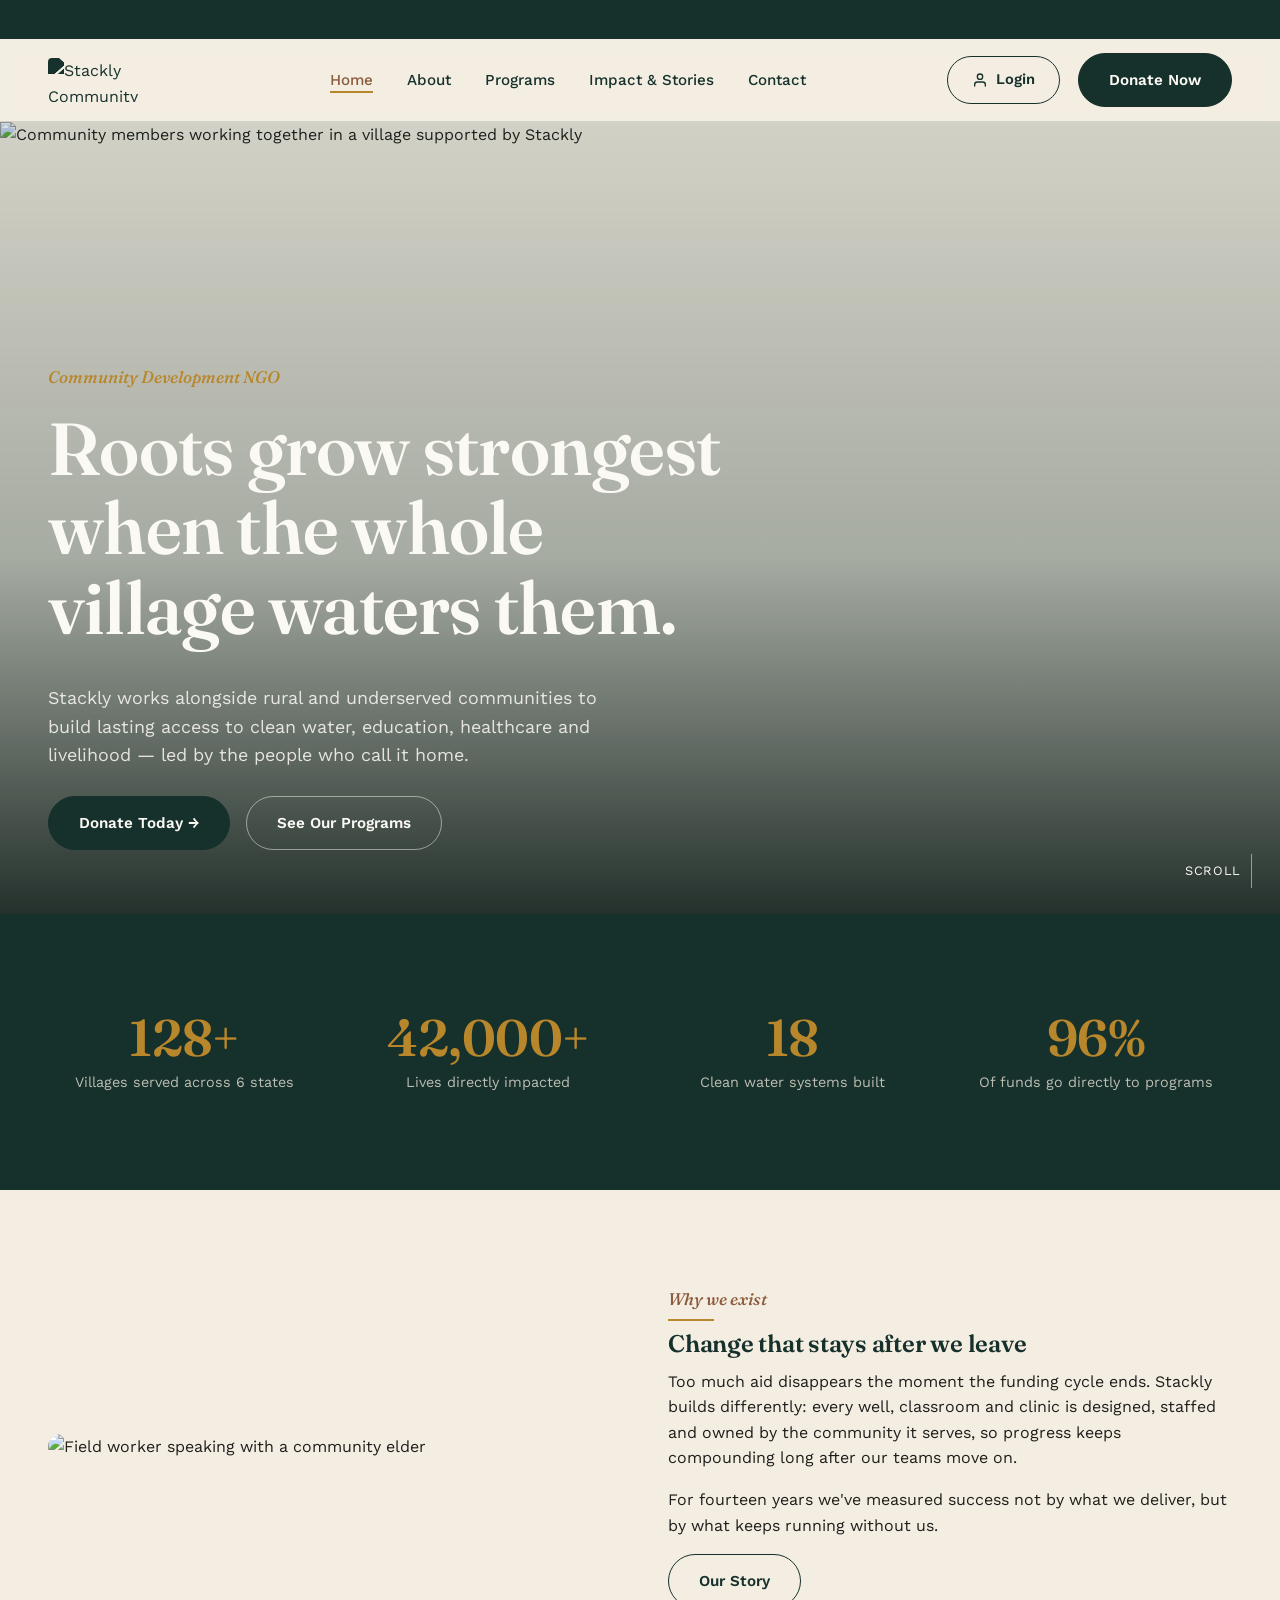
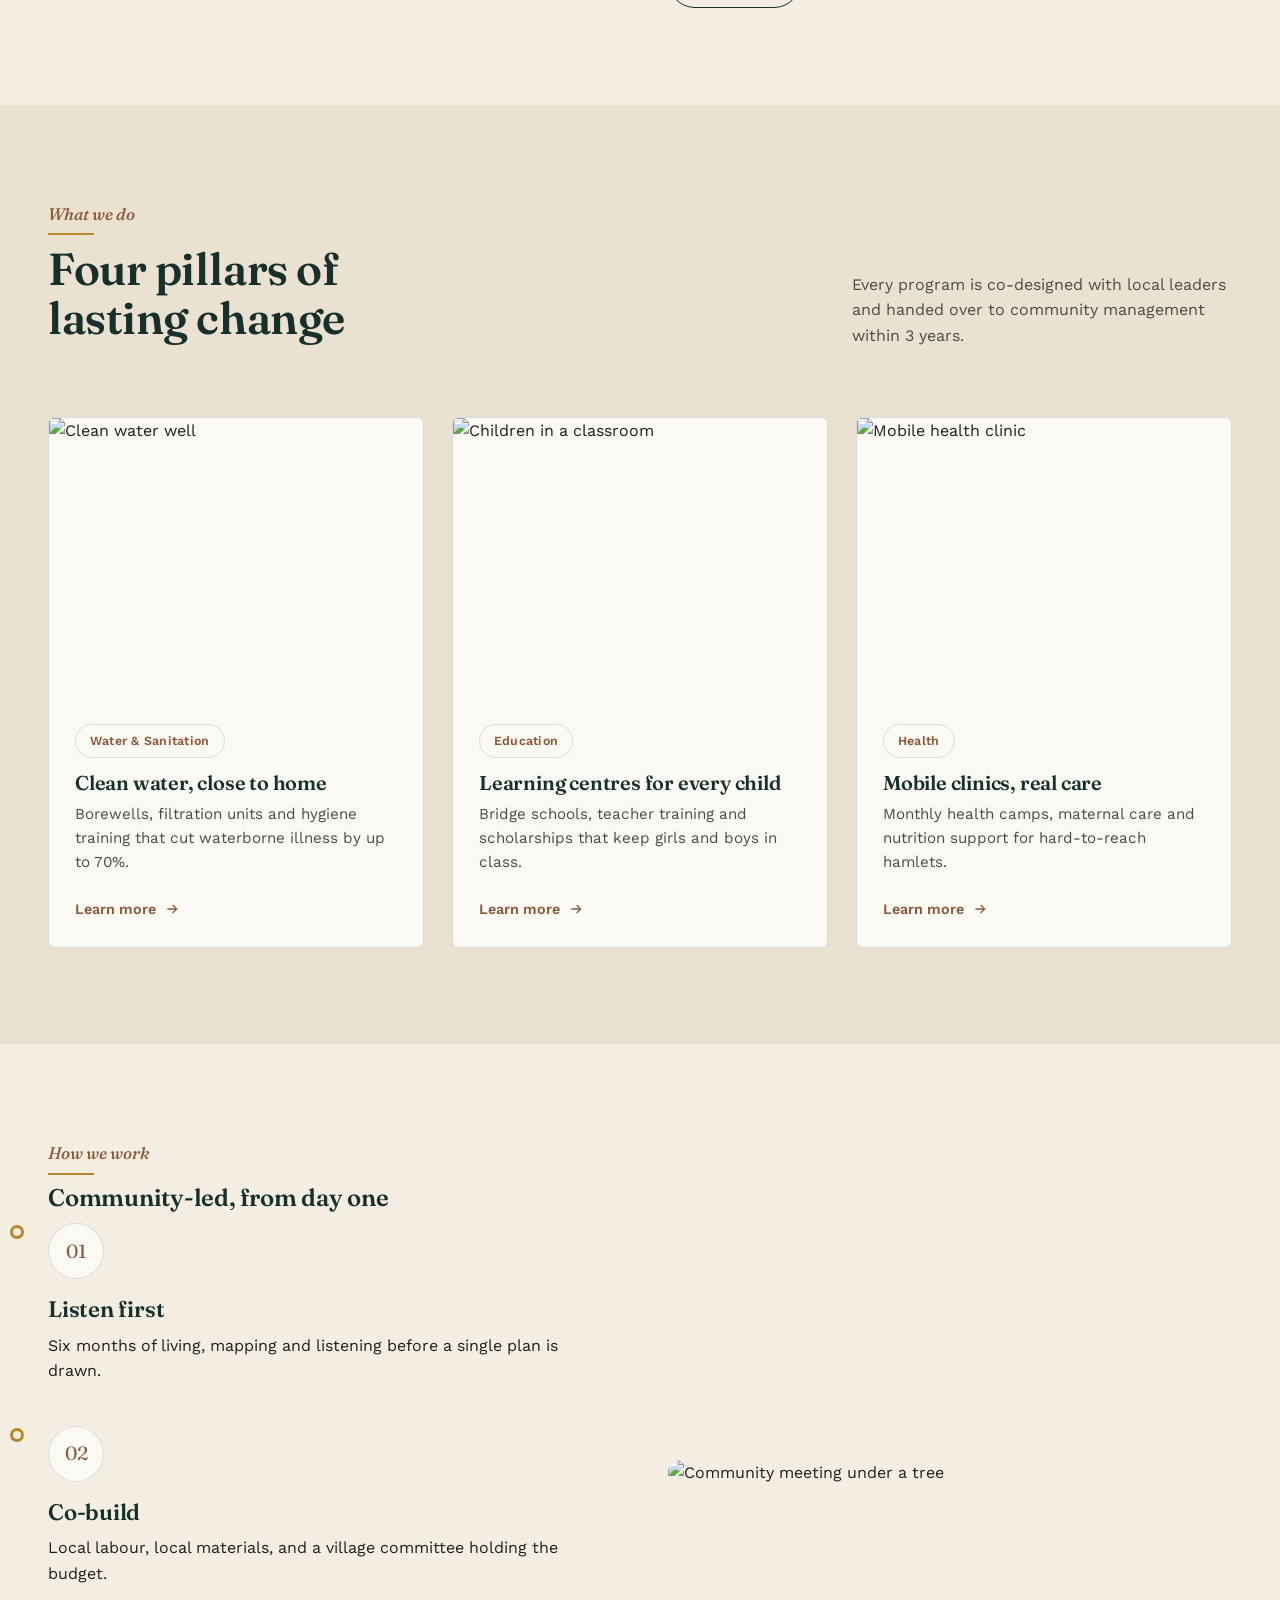
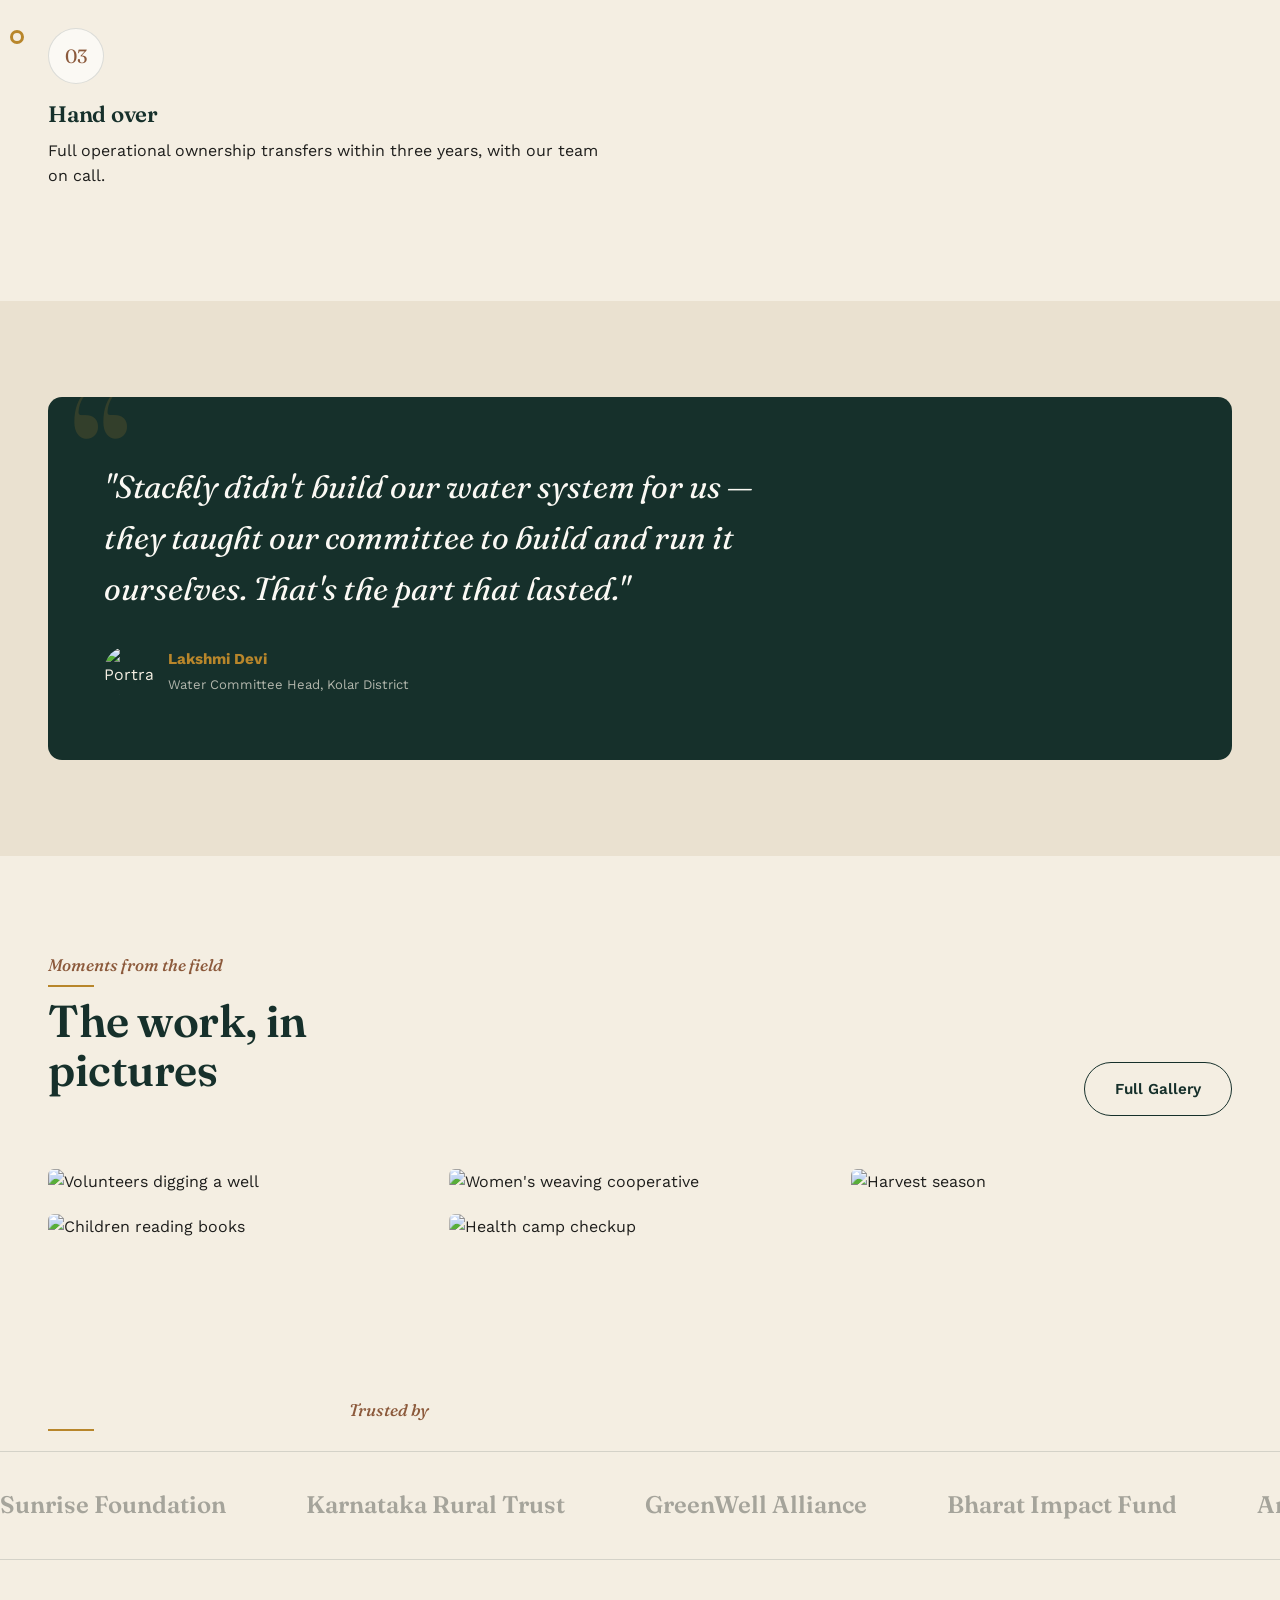
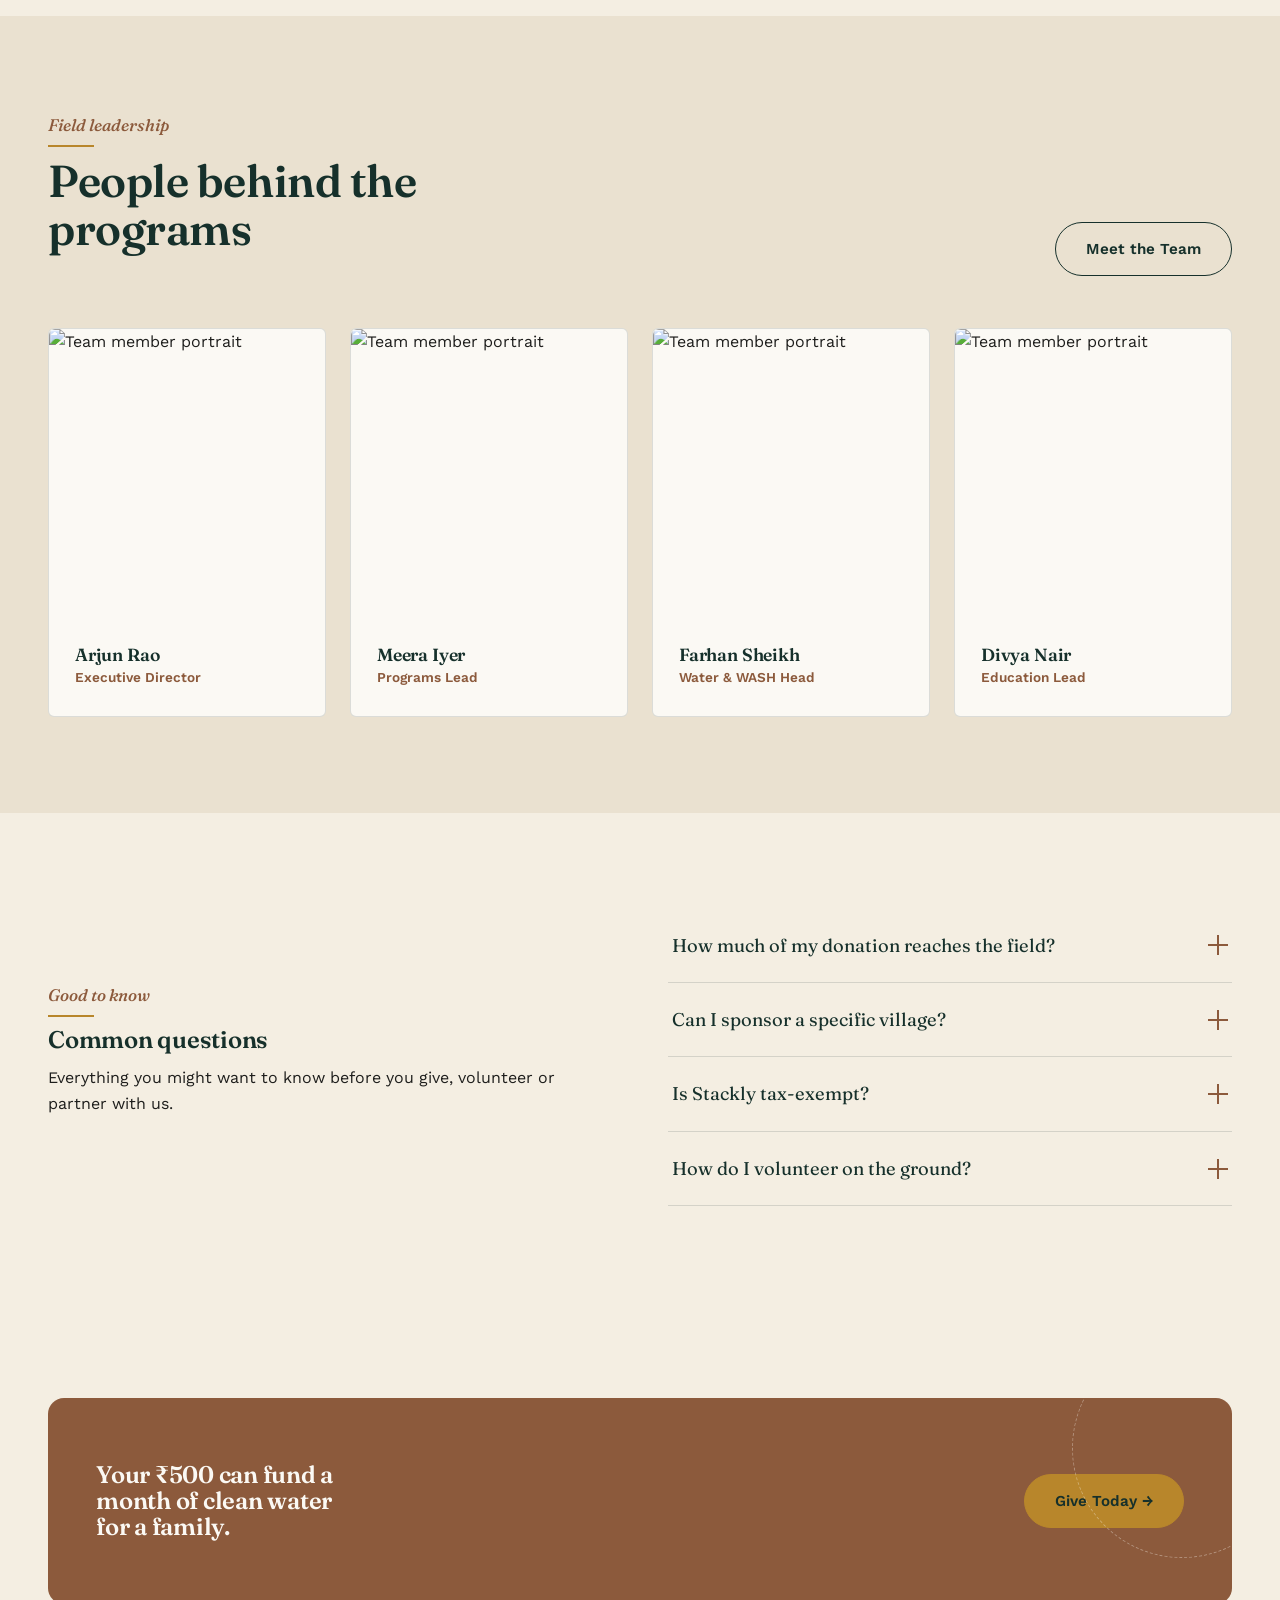
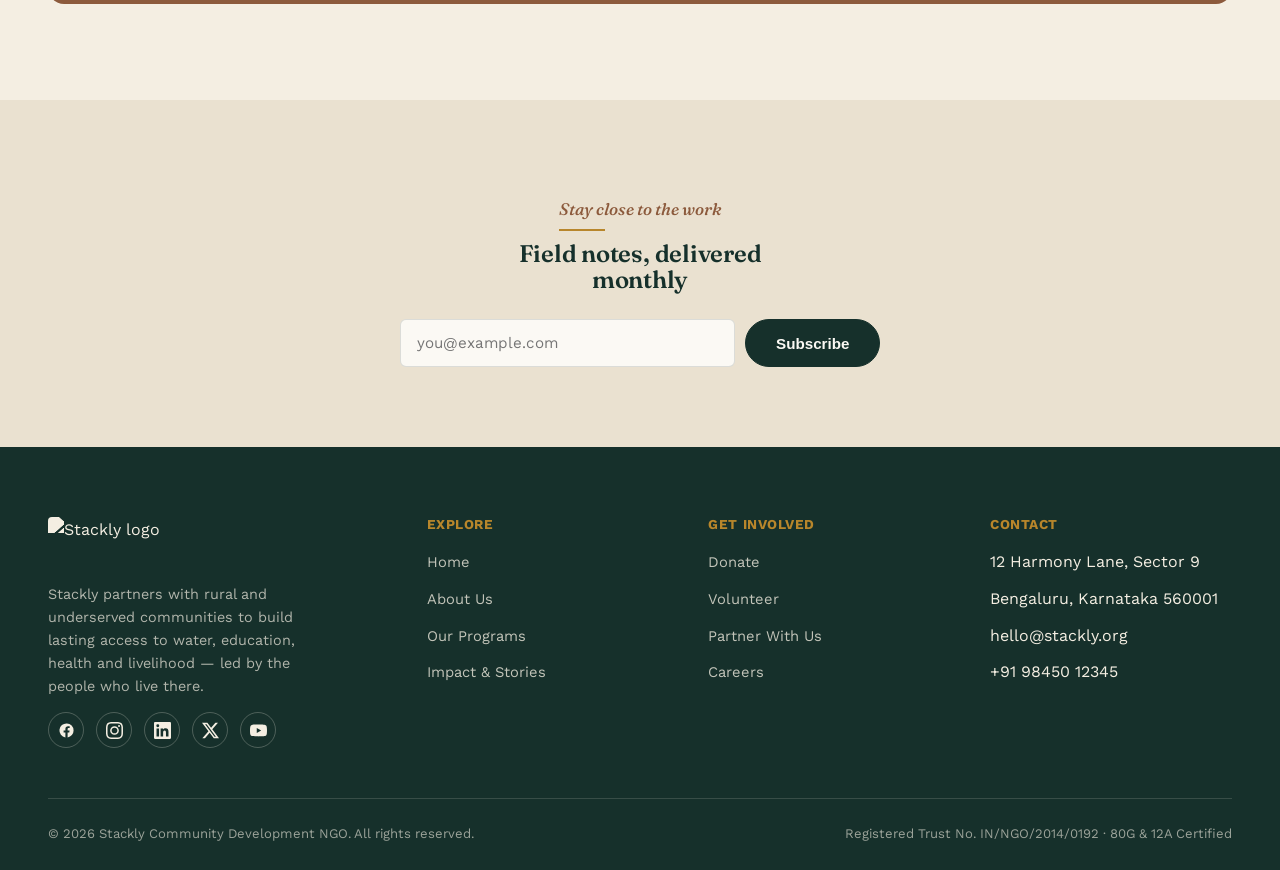
==== index.html @ 521cd925 "initial commit" ====
<!DOCTYPE html>
<html lang="en">
<head>
<meta charset="UTF-8">
<meta name="viewport" content="width=device-width, initial-scale=1">
<title>Stackly — Community Development NGO</title>
<meta name="description" content="Stackly partners with rural and underserved communities to build lasting access to clean water, education, healthcare and livelihoods.">
<link rel="icon" href="https://wsrv.nl/?url=https://snabsolutions.in/wp-content/uploads/2026/02/stackly-snab-solutions.png&w=64&h=64&output=webp&q=80&fit=cover">
<link rel="stylesheet" href="style.css">
</head>
<body>

<!--HEADER-->
  <div class="accent-dot"></div>
  <div class="ann-bar">
    <div class="marquee">
      <span>🌱 2,400+ families reached this year</span>
      <span>💧 18 clean water points installed</span>
      <span>📚 6 community learning centres open</span>
      <span>🤝 Volunteer applications open for 2027</span>
      <span>🌱 2,400+ families reached this year</span>
      <span>💧 18 clean water points installed</span>
      <span>📚 6 community learning centres open</span>
      <span>🤝 Volunteer applications open for 2027</span>
    </div>
  </div>
  <header class="site">
    <nav class="nav">
      <a href="index.html" class="brand">
        <img src="https://wsrv.nl/?url=https://snabsolutions.in/wp-content/uploads/2026/02/stackly-snab-solutions.png&w=280&output=webp&q=85&fit=cover" alt="Stackly Community Development NGO logo" width="140" height="44">
      </a>
      <ul class="navlinks">
        <li><a href="index.html">Home</a></li>
        <li><a href="about.html">About</a></li>
        <li><a href="programs.html">Programs</a></li>
        <li><a href="gallery.html">Impact &amp; Stories</a></li>
        <li><a href="contact.html">Contact</a></li>
        <li class="nav-mobile-only nav-actions"><a href="login.html" class="m-login">Login</a><a href="contact.html#donate" class="m-donate">Donate</a></li>
      </ul>
      <div class="nav-cta">
        <a href="login.html" class="btn outline login-btn"><span><svg viewBox="0 0 24 24" width="16" height="16" fill="none" stroke="currentColor" stroke-width="2" stroke-linecap="round" stroke-linejoin="round" aria-hidden="true"><path d="M20 21v-2a4 4 0 0 0-4-4H8a4 4 0 0 0-4 4v2"/><circle cx="12" cy="7" r="4"/></svg>Login</span></a>
        <a href="contact.html#donate" class="btn"><span>Donate Now</span></a>
        <button class="burger" aria-label="Menu"><span></span><span></span><span></span></button>
      </div>
    </nav>
  </header>
<!--/HEADER-->

<main>

  <!-- 1. HERO -->
  <section class="hero" style="padding:0;">
    <img class="hero-img" src="https://wsrv.nl/?url=https://picsum.photos/seed/stackly-home-hero/1200/733&output=webp&q=35&fit=cover" alt="Community members working together in a village supported by Stackly">
    <div class="hero-scrim"></div>
    <div class="hero-content">
      <span class="eyebrow">Community Development NGO</span>
      <h1>Roots grow strongest when the whole village waters them.</h1>
      <p>Stackly works alongside rural and underserved communities to build lasting access to clean water, education, healthcare and livelihood — led by the people who call it home.</p>
      <div class="hero-cta">
        <a href="contact.html#donate" class="btn"><span>Donate Today →</span></a>
        <a href="programs.html" class="btn outline"><span>See Our Programs</span></a>
      </div>
    </div>
    <div class="hero-scroll"><span>SCROLL</span><span class="line"></span></div>
  </section>

  <!-- 2. STATS -->
  <section class="stats-strip">
    <div class="wrap">
      <div class="stats-grid reveal-stagger">
        <div class="stat"><h3><span data-count="128" data-suffix="">0</span>+</h3><p>Villages served across 6 states</p></div>
        <div class="stat"><h3><span data-count="42000" data-suffix="">0</span>+</h3><p>Lives directly impacted</p></div>
        <div class="stat"><h3><span data-count="18" data-suffix="">0</span></h3><p>Clean water systems built</p></div>
        <div class="stat"><h3><span data-count="96" data-suffix="%">0%</span></h3><p>Of funds go directly to programs</p></div>
      </div>
    </div>
  </section>

  <!-- 3. MISSION SPLIT -->
  <section>
    <div class="wrap split reveal">
      <div class="float-frame">
        <img src="https://wsrv.nl/?url=https://picsum.photos/seed/stackly-mission/600/733&output=webp&q=40&fit=cover" alt="Field worker speaking with a community elder" loading="lazy">
      </div>
      <div>
        <span class="eyebrow">Why we exist</span>
        <h2>Change that stays after we leave</h2>
        <p>Too much aid disappears the moment the funding cycle ends. Stackly builds differently: every well, classroom and clinic is designed, staffed and owned by the community it serves, so progress keeps compounding long after our teams move on.</p>
        <p>For fourteen years we've measured success not by what we deliver, but by what keeps running without us.</p>
        <a href="about.html" class="btn outline"><span>Our Story</span></a>
      </div>
    </div>
  </section>

  <!-- 4. PROGRAMS PREVIEW -->
  <section style="background:var(--sand-dim);">
    <div class="wrap">
      <div class="sec-head reveal">
        <div>
          <span class="eyebrow">What we do</span>
          <h2>Four pillars of lasting change</h2>
        </div>
        <p class="desc">Every program is co-designed with local leaders and handed over to community management within 3 years.</p>
      </div>
      <div class="grid-3">
        <div class="card reveal">
          <div class="cimg"><img src="https://wsrv.nl/?url=https://picsum.photos/seed/stackly-water2/560/448&output=webp&q=40&fit=cover" alt="Clean water well" loading="lazy"></div>
          <div class="cbody">
            <span class="tag">Water &amp; Sanitation</span>
            <h3>Clean water, close to home</h3>
            <p>Borewells, filtration units and hygiene training that cut waterborne illness by up to 70%.</p>
            <a href="programs.html" class="clink">Learn more <svg width="16" height="16" viewBox="0 0 24 24" fill="none"><path d="M5 12h14M13 6l6 6-6 6" stroke="currentColor" stroke-width="2"/></svg></a>
          </div>
        </div>
        <div class="card reveal">
          <div class="cimg"><img src="https://wsrv.nl/?url=https://picsum.photos/seed/stackly-edu2/560/448&output=webp&q=40&fit=cover" alt="Children in a classroom" loading="lazy"></div>
          <div class="cbody">
            <span class="tag">Education</span>
            <h3>Learning centres for every child</h3>
            <p>Bridge schools, teacher training and scholarships that keep girls and boys in class.</p>
            <a href="programs.html" class="clink">Learn more <svg width="16" height="16" viewBox="0 0 24 24" fill="none"><path d="M5 12h14M13 6l6 6-6 6" stroke="currentColor" stroke-width="2"/></svg></a>
          </div>
        </div>
        <div class="card reveal">
          <div class="cimg"><img src="https://wsrv.nl/?url=https://picsum.photos/seed/stackly-health2/560/448&output=webp&q=40&fit=cover" alt="Mobile health clinic" loading="lazy"></div>
          <div class="cbody">
            <span class="tag">Health</span>
            <h3>Mobile clinics, real care</h3>
            <p>Monthly health camps, maternal care and nutrition support for hard-to-reach hamlets.</p>
            <a href="programs.html" class="clink">Learn more <svg width="16" height="16" viewBox="0 0 24 24" fill="none"><path d="M5 12h14M13 6l6 6-6 6" stroke="currentColor" stroke-width="2"/></svg></a>
          </div>
        </div>
      </div>
    </div>
  </section>

  <!-- 5. APPROACH / HOW WE WORK -->
  <section>
    <div class="wrap split rev reveal">
      <div class="float-frame" style="animation-delay:1s;">
        <img src="https://wsrv.nl/?url=https://picsum.photos/seed/stackly-approach/600/733&output=webp&q=40&fit=cover" alt="Community meeting under a tree" loading="lazy">
      </div>
      <div>
        <span class="eyebrow">How we work</span>
        <h2>Community-led, from day one</h2>
        <div class="tl-item" style="padding-bottom:26px;">
          <div class="num-badge">01</div>
          <h3>Listen first</h3>
          <p>Six months of living, mapping and listening before a single plan is drawn.</p>
        </div>
        <div class="tl-item" style="padding-bottom:26px;">
          <div class="num-badge">02</div>
          <h3>Co-build</h3>
          <p>Local labour, local materials, and a village committee holding the budget.</p>
        </div>
        <div class="tl-item" style="padding-bottom:0;">
          <div class="num-badge">03</div>
          <h3>Hand over</h3>
          <p>Full operational ownership transfers within three years, with our team on call.</p>
        </div>
      </div>
    </div>
  </section>

  <!-- 6. TESTIMONIAL / QUOTE -->
  <section style="background:var(--sand-dim);">
    <div class="wrap reveal">
      <div class="quote-block">
        <p class="quote">"Stackly didn't build our water system for us — they taught our committee to build and run it ourselves. That's the part that lasted."</p>
        <div class="quote-who">
          <img src="https://wsrv.nl/?url=https://picsum.photos/seed/stackly-testi1/120/120&output=webp&q=40&fit=cover" alt="Portrait of Lakshmi Devi" loading="lazy">
          <div><b>Lakshmi Devi</b><span>Water Committee Head, Kolar District</span></div>
        </div>
      </div>
    </div>
  </section>

  <!-- 7. IMPACT GALLERY PREVIEW -->
  <section>
    <div class="wrap">
      <div class="sec-head reveal">
        <div><span class="eyebrow">Moments from the field</span><h2>The work, in pictures</h2></div>
        <a href="gallery.html" class="btn outline"><span>Full Gallery</span></a>
      </div>
      <div class="masonry reveal">
        <div class="m-item"><img src="https://wsrv.nl/?url=https://picsum.photos/seed/stackly-g1/440/572&output=webp&q=40&fit=cover" alt="Volunteers digging a well" loading="lazy"><div class="m-cap">Well construction, Raichur</div></div>
        <div class="m-item"><img src="https://wsrv.nl/?url=https://picsum.photos/seed/stackly-g2/440/334&output=webp&q=40&fit=cover" alt="Children reading books" loading="lazy"><div class="m-cap">Reading circle, Tumkur</div></div>
        <div class="m-item"><img src="https://wsrv.nl/?url=https://picsum.photos/seed/stackly-g3/440/493&output=webp&q=40&fit=cover" alt="Women's weaving cooperative" loading="lazy"><div class="m-cap">Weaving cooperative, Mandya</div></div>
        <div class="m-item"><img src="https://wsrv.nl/?url=https://picsum.photos/seed/stackly-g4/440/370&output=webp&q=40&fit=cover" alt="Health camp checkup" loading="lazy"><div class="m-cap">Mobile health camp, Kolar</div></div>
        <div class="m-item"><img src="https://wsrv.nl/?url=https://picsum.photos/seed/stackly-g5/440/528&output=webp&q=40&fit=cover" alt="Harvest season" loading="lazy"><div class="m-cap">Harvest support, Chitradurga</div></div>
      </div>
    </div>
  </section>

  <!-- 8. PARTNERS MARQUEE -->
  <section style="padding:56px 0;">
    <div class="wrap reveal">
      <p class="eyebrow" style="display:block;text-align:center;margin-bottom:20px;">Trusted by</p>
    </div>
    <div class="partner-marquee">
      <div class="partner-track">
        <span>Sunrise Foundation</span><span>Karnataka Rural Trust</span><span>GreenWell Alliance</span><span>Bharat Impact Fund</span><span>Amara Health Network</span><span>Vidya Bridge</span>
        <span>Sunrise Foundation</span><span>Karnataka Rural Trust</span><span>GreenWell Alliance</span><span>Bharat Impact Fund</span><span>Amara Health Network</span><span>Vidya Bridge</span>
      </div>
    </div>
  </section>

  <!-- 9. TEAM PREVIEW -->
  <section style="background:var(--sand-dim);">
    <div class="wrap">
      <div class="sec-head reveal">
        <div><span class="eyebrow">Field leadership</span><h2>People behind the programs</h2></div>
        <a href="about.html" class="btn outline"><span>Meet the Team</span></a>
      </div>
      <div class="grid-4">
        <div class="card team-card reveal"><div class="cimg"><img src="https://wsrv.nl/?url=https://picsum.photos/seed/stackly-team1/440/440&output=webp&q=40&fit=cover" alt="Team member portrait" loading="lazy"></div><div class="cbody"><h3>Arjun Rao</h3><span>Executive Director</span></div></div>
        <div class="card team-card reveal"><div class="cimg"><img src="https://wsrv.nl/?url=https://picsum.photos/seed/stackly-team2/440/440&output=webp&q=40&fit=cover" alt="Team member portrait" loading="lazy"></div><div class="cbody"><h3>Meera Iyer</h3><span>Programs Lead</span></div></div>
        <div class="card team-card reveal"><div class="cimg"><img src="https://wsrv.nl/?url=https://picsum.photos/seed/stackly-team3/440/440&output=webp&q=40&fit=cover" alt="Team member portrait" loading="lazy"></div><div class="cbody"><h3>Farhan Sheikh</h3><span>Water &amp; WASH Head</span></div></div>
        <div class="card team-card reveal"><div class="cimg"><img src="https://wsrv.nl/?url=https://picsum.photos/seed/stackly-team4/440/440&output=webp&q=40&fit=cover" alt="Team member portrait" loading="lazy"></div><div class="cbody"><h3>Divya Nair</h3><span>Education Lead</span></div></div>
      </div>
    </div>
  </section>

  <!-- 10. FAQ -->
  <section>
    <div class="wrap split">
      <div class="reveal">
        <span class="eyebrow">Good to know</span>
        <h2>Common questions</h2>
        <p>Everything you might want to know before you give, volunteer or partner with us.</p>
      </div>
      <div class="reveal">
        <div class="faq-item">
          <div class="faq-q">How much of my donation reaches the field? <span class="plus"></span></div>
          <div class="faq-a"><p>96% goes directly to programs; the remainder covers audited administration and compliance.</p></div>
        </div>
        <div class="faq-item">
          <div class="faq-q">Can I sponsor a specific village? <span class="plus"></span></div>
          <div class="faq-a"><p>Yes — our partnerships team can match your contribution to a named village project with quarterly reports.</p></div>
        </div>
        <div class="faq-item">
          <div class="faq-q">Is Stackly tax-exempt? <span class="plus"></span></div>
          <div class="faq-a"><p>All Indian donations qualify for 80G tax exemption; international giving is supported via our FCRA account.</p></div>
        </div>
        <div class="faq-item">
          <div class="faq-q">How do I volunteer on the ground? <span class="plus"></span></div>
          <div class="faq-a"><p>Field placements open twice a year — apply through our Contact page and our team will reach out within a week.</p></div>
        </div>
      </div>
    </div>
  </section>

  <!-- 11. CTA BANNER -->
  <section>
    <div class="wrap reveal">
      <div class="cta-banner">
        <h2>Your ₹500 can fund a month of clean water for a family.</h2>
        <a href="contact.html#donate" class="btn"><span>Give Today →</span></a>
      </div>
    </div>
  </section>

  <!-- 12. NEWSLETTER -->
  <section style="background:var(--sand-dim);padding-bottom:80px;">
    <div class="wrap reveal" style="text-align:center;">
      <span class="eyebrow">Stay close to the work</span>
      <h2 style="max-width:20ch;margin-left:auto;margin-right:auto;">Field notes, delivered monthly</h2>
      <form style="max-width:480px;margin:26px auto 0;display:flex;gap:10px;flex-wrap:wrap;justify-content:center;" onsubmit="event.preventDefault();this.reset();alert('Thank you for subscribing!');">
        <input type="email" placeholder="you@example.com" required style="flex:1;min-width:220px;">
        <button class="btn" type="submit"><span>Subscribe</span></button>
      </form>
    </div>
  </section>

</main>

<!--FOOTER-->
  <footer class="site">
    <div class="wrap">
      <div class="foot-grid">
        <div class="foot-brand">
          <img src="https://wsrv.nl/?url=https://snabsolutions.in/wp-content/uploads/2026/02/stackly-snab-solutions.png&w=280&output=webp&q=85&fit=cover" alt="Stackly logo" height="45">
          <p>Stackly partners with rural and underserved communities to build lasting access to water, education, health and livelihood — led by the people who live there.</p>
          <div class="social">
            <a href="https://www.facebook.com/" target="_blank" rel="noopener noreferrer" aria-label="Facebook"><svg viewBox="0 0 24 24" width="17" height="17" fill="currentColor" aria-hidden="true"><path d="M22 12a10 10 0 1 0-11.56 9.88v-6.99H7.9V12h2.54V9.8c0-2.5 1.49-3.89 3.78-3.89 1.09 0 2.24.2 2.24.2v2.46h-1.26c-1.24 0-1.63.77-1.63 1.56V12h2.78l-.44 2.89h-2.34v6.99A10 10 0 0 0 22 12z"/></svg></a>
            <a href="https://www.instagram.com/" target="_blank" rel="noopener noreferrer" aria-label="Instagram"><svg viewBox="0 0 24 24" width="17" height="17" fill="currentColor" aria-hidden="true"><path d="M12 2.16c3.2 0 3.58.01 4.85.07 3.25.15 4.77 1.69 4.92 4.92.06 1.27.07 1.65.07 4.85s-.01 3.58-.07 4.85c-.15 3.23-1.66 4.77-4.92 4.92-1.27.06-1.64.07-4.85.07s-3.58-.01-4.85-.07c-3.26-.15-4.77-1.7-4.92-4.92C2.17 15.58 2.16 15.2 2.16 12s.01-3.58.07-4.85C2.38 3.92 3.9 2.38 7.15 2.23 8.42 2.17 8.8 2.16 12 2.16zM12 0C8.74 0 8.33.01 7.05.07 2.7.27.27 2.69.07 7.05.01 8.33 0 8.74 0 12s.01 3.67.07 4.95c.2 4.36 2.62 6.78 6.98 6.98C8.33 23.99 8.74 24 12 24s3.67-.01 4.95-.07c4.35-.2 6.78-2.62 6.98-6.98.06-1.28.07-1.69.07-4.95s-.01-3.67-.07-4.95C23.73 2.7 21.31.27 16.95.07 15.67.01 15.26 0 12 0zm0 5.84a6.16 6.16 0 1 0 0 12.32 6.16 6.16 0 0 0 0-12.32zM12 16a4 4 0 1 1 0-8 4 4 0 0 1 0 8zm6.4-11.85a1.44 1.44 0 1 0 0 2.88 1.44 1.44 0 0 0 0-2.88z"/></svg></a>
            <a href="https://www.linkedin.com/" target="_blank" rel="noopener noreferrer" aria-label="LinkedIn"><svg viewBox="0 0 24 24" width="17" height="17" fill="currentColor" aria-hidden="true"><path d="M20.45 20.45h-3.56v-5.57c0-1.33-.03-3.04-1.85-3.04-1.85 0-2.14 1.45-2.14 2.94v5.67H9.35V9h3.41v1.56h.05c.48-.9 1.64-1.85 3.37-1.85 3.6 0 4.27 2.37 4.27 5.46v6.28zM5.34 7.43a2.06 2.06 0 1 1 0-4.13 2.06 2.06 0 0 1 0 4.13zM7.12 20.45H3.56V9h3.56v11.45zM22.22 0H1.77C.79 0 0 .77 0 1.73v20.54C0 23.23.79 24 1.77 24h20.45c.98 0 1.78-.77 1.78-1.73V1.73C24 .77 23.2 0 22.22 0z"/></svg></a>
            <a href="https://x.com/" target="_blank" rel="noopener noreferrer" aria-label="X (Twitter)"><svg viewBox="0 0 24 24" width="17" height="17" fill="currentColor" aria-hidden="true"><path d="M18.9 1.15h3.68l-8.04 9.19L24 22.85h-7.4l-5.8-7.58-6.63 7.58H.49l8.6-9.83L0 1.15h7.59l5.24 6.93 6.07-6.93zm-1.29 19.5h2.04L6.48 3.24H4.3l13.31 17.41z"/></svg></a>
            <a href="https://www.youtube.com/" target="_blank" rel="noopener noreferrer" aria-label="YouTube"><svg viewBox="0 0 24 24" width="17" height="17" fill="currentColor" aria-hidden="true"><path d="M23.5 6.2a3 3 0 0 0-2.1-2.12C19.5 3.55 12 3.55 12 3.55s-7.5 0-9.4.53A3 3 0 0 0 .5 6.2C0 8.1 0 12 0 12s0 3.9.5 5.8a3 3 0 0 0 2.1 2.12c1.9.53 9.4.53 9.4.53s7.5 0 9.4-.53a3 3 0 0 0 2.1-2.12C24 15.9 24 12 24 12s0-3.9-.5-5.8zM9.55 15.57V8.43L15.82 12l-6.27 3.57z"/></svg></a>
          </div>
        </div>
        <div>
          <h4>Explore</h4>
          <ul>
            <li><a href="index.html">Home</a></li>
            <li><a href="about.html">About Us</a></li>
            <li><a href="programs.html">Our Programs</a></li>
            <li><a href="gallery.html">Impact &amp; Stories</a></li>
          </ul>
        </div>
        <div>
          <h4>Get Involved</h4>
          <ul>
            <li><a href="contact.html#donate">Donate</a></li>
            <li><a href="contact.html#volunteer">Volunteer</a></li>
            <li><a href="programs.html">Partner With Us</a></li>
            <li><a href="contact.html">Careers</a></li>
          </ul>
        </div>
        <div>
          <h4>Contact</h4>
          <ul>
            <li>12 Harmony Lane, Sector 9</li>
            <li>Bengaluru, Karnataka 560001</li>
            <li>hello@stackly.org</li>
            <li>+91 98450 12345</li>
          </ul>
        </div>
      </div>
      <div class="foot-bottom">
        <span>© 2026 Stackly Community Development NGO. All rights reserved.</span>
        <span>Registered Trust No. IN/NGO/2014/0192 · 80G &amp; 12A Certified</span>
      </div>
    </div>
  </footer>
  <button class="totop" aria-label="Back to top">↑</button>
  <script src="script.js"></script>
<!--/FOOTER-->
</body>
</html>
---- style.css ----
/* ============================================================
   STACKLY — Community Development NGO Theme
   Palette: Pine (#16302B), Sand (#F4EEE2), Clay (#8C5A3C), Gold (#B8862B)
   Type: 'Fraunces' (display serif) + 'Work Sans' (body sans)
   ============================================================ */

@import url('https://fonts.googleapis.com/css2?family=Fraunces:ital,opsz,wght@0,9..144,300;0,9..144,500;0,9..144,600;0,9..144,700;1,9..144,500&family=Work+Sans:wght@300;400;500;600;700&display=swap');

:root{
  --pine:#16302B;
  --pine-light:#22463D;
  --sand:#F4EEE2;
  --sand-dim:#EAE1D0;
  --clay:#8C5A3C;
  --gold:#B8862B;
  --ink:#1E1E1C;
  --cream:#FBF9F4;
  --line: rgba(22,48,43,0.14);
  --radius: 6px;
  --ease: cubic-bezier(.22,.85,.32,1);
  --maxw: 1240px;
}

*,*::before,*::after{box-sizing:border-box;}
html{scroll-behavior:smooth;}
body{
  margin:0;
  background:var(--sand);
  color:var(--ink);
  font-family:'Work Sans',sans-serif;
  font-weight:400;
  line-height:1.6;
  -webkit-font-smoothing:antialiased;
  overflow-x:hidden;
}
img{max-width:100%;display:block;}
a{color:inherit;text-decoration:none;}
h1,h2,h3,h4{
  font-family:'Fraunces',serif;
  font-weight:600;
  line-height:1.08;
  margin:0 0 .5em;
  color:var(--pine);
  letter-spacing:-0.01em;
}
p{margin:0 0 1em;max-width:62ch;}
.wrap{max-width:var(--maxw);margin:0 auto;padding:0 28px;}
section{position:relative;padding:96px 0;}
@media(max-width:768px){section{padding:60px 0;}}

/* -------- utility -------- */
.eyebrow{
  font-family:'Fraunces',serif;
  font-style:italic;
  font-weight:500;
  color:var(--clay);
  font-size:1.05rem;
  margin-bottom:.6em;
  display:inline-block;
}
.btn{
  display:inline-flex;align-items:center;gap:10px;
  padding:14px 30px;
  background:var(--pine);
  color:var(--cream);
  border-radius:999px;
  font-weight:600;
  font-size:.95rem;
  border:1px solid var(--pine);
  cursor:pointer;
  transition:transform .45s var(--ease), background .3s ease, color .3s ease, box-shadow .4s ease;
  position:relative;
  overflow:hidden;
}
.btn::after{
  content:'';
  position:absolute;inset:0;
  background:var(--gold);
  transform:translateY(101%);
  transition:transform .45s var(--ease);
  z-index:0;
}
.btn span{position:relative;z-index:1;display:flex;align-items:center;gap:8px;}
.btn:hover::after{transform:translateY(0);}
.btn:hover{color:var(--pine);border-color:var(--gold);}
.btn:hover{transform:translateY(-2px);}
.btn.outline{background:transparent;color:var(--pine);border:1px solid var(--pine);}
.btn.outline::after{background:var(--pine);}
.btn.outline:hover{color:var(--sand);}

.tag{
  display:inline-block;padding:6px 14px;border:1px solid var(--line);
  border-radius:999px;font-size:.78rem;color:var(--clay);font-weight:600;
  letter-spacing:.02em;
}

/* -------- reveal animation -------- */
.reveal{opacity:0;transform:translateY(28px);transition:opacity .9s var(--ease), transform .9s var(--ease);}
.reveal.in{opacity:1;transform:translateY(0);}
.reveal-stagger > *{opacity:0;transform:translateY(24px);transition:opacity .7s var(--ease), transform .7s var(--ease);}
.reveal-stagger.in > *{opacity:1;transform:translateY(0);}
.reveal-stagger.in > *:nth-child(1){transition-delay:.05s;}
.reveal-stagger.in > *:nth-child(2){transition-delay:.15s;}
.reveal-stagger.in > *:nth-child(3){transition-delay:.25s;}
.reveal-stagger.in > *:nth-child(4){transition-delay:.35s;}
.reveal-stagger.in > *:nth-child(5){transition-delay:.45s;}
.reveal-stagger.in > *:nth-child(6){transition-delay:.55s;}
@media (prefers-reduced-motion: reduce){
  .reveal,.reveal-stagger>*{opacity:1!important;transform:none!important;transition:none!important;}
}

/* -------- announcement bar -------- */
.ann-bar{
  background:var(--pine);color:var(--sand);
  font-size:.82rem;text-align:center;padding:9px 16px;
  letter-spacing:.02em;
  overflow:hidden;
  white-space:nowrap;
}
.ann-bar .marquee{display:inline-block;padding-left:100%;animation:marquee 22s linear infinite;}
@keyframes marquee{from{transform:translateX(0);}to{transform:translateX(-100%);}}
.ann-bar .marquee span{margin:0 2.4em;color:var(--gold);}

/* -------- header -------- */
header.site{
  position:sticky;top:0;z-index:200;
  background:rgba(244,238,226,.92);
  backdrop-filter:blur(10px);
  border-bottom:1px solid var(--line);
}
.nav{
  display:flex;align-items:center;justify-content:space-between;
  padding:14px 28px;max-width:var(--maxw);margin:0 auto;
}
.brand{display:flex;align-items:center;gap:12px;}
.brand img{height:44px;width:auto;border-radius:4px;}
.navlinks{display:flex;gap:34px;list-style:none;margin:0;padding:0;}
.navlinks a{
  font-weight:500;font-size:.95rem;color:var(--pine);
  position:relative;padding:4px 0;
}
.navlinks a::after{
  content:'';position:absolute;left:0;bottom:0;height:2px;width:0;
  background:var(--gold);transition:width .35s var(--ease);
}
.navlinks a:hover::after,.navlinks a.active::after{width:100%;}
.navlinks a.active{color:var(--clay);}
.nav-cta{display:flex;align-items:center;gap:18px;}
.burger{display:none;flex-direction:column;gap:5px;cursor:pointer;background:none;border:none;padding:6px;}
.burger span{width:26px;height:2px;background:var(--pine);display:block;transition:.3s var(--ease);}
.burger.open span:nth-child(1){transform:translateY(7px) rotate(45deg);}
.burger.open span:nth-child(2){opacity:0;}
.burger.open span:nth-child(3){transform:translateY(-7px) rotate(-45deg);}

@media(max-width:900px){
  .navlinks{
    position:fixed;inset:0 0 0 auto;top:73px;height:calc(100vh - 73px);
    background:var(--sand);flex-direction:column;width:78%;max-width:340px;
    padding:38px 30px;gap:26px;
    transform:translateX(100%);transition:transform .5s var(--ease);
    border-left:1px solid var(--line);
  }
  .navlinks.open{transform:translateX(0);}
  .burger{display:flex;}
  .nav-cta .btn{display:none;}
}

/* -------- hero -------- */
.hero{
  position:relative;min-height:88vh;display:flex;align-items:flex-end;
  padding:0;overflow:hidden;
}
.hero-img{
  position:absolute;inset:0;width:100%;height:100%;object-fit:cover;
  transform:scale(1.08);
  animation:heroZoom 9s var(--ease) forwards;
}
@keyframes heroZoom{to{transform:scale(1);}}
.hero-scrim{
  position:absolute;inset:0;
  background:linear-gradient(180deg, rgba(22,48,43,.15) 0%, rgba(22,48,43,.35) 55%, rgba(18,32,28,.92) 100%);
}
.hero-content{position:relative;z-index:2;color:var(--cream);padding:80px 28px 64px;max-width:var(--maxw);margin:0 auto;width:100%;}
.hero-content .eyebrow{color:var(--gold);}
.hero-content h1{color:var(--cream);font-size:clamp(2.4rem,6vw,4.6rem);max-width:15ch;}
.hero-content p{color:rgba(251,249,244,.86);font-size:1.12rem;max-width:52ch;}
.hero-cta{display:flex;gap:16px;margin-top:26px;flex-wrap:wrap;}
.hero-content .btn.outline{color:var(--cream);border-color:rgba(251,249,244,.5);}
.hero-content .btn.outline::after{background:var(--cream);}
.hero-content .btn.outline:hover{color:var(--pine);}
.hero-scroll{
  position:absolute;bottom:26px;right:28px;z-index:2;color:var(--cream);
  display:flex;align-items:center;gap:10px;font-size:.8rem;letter-spacing:.05em;
}
.hero-scroll .line{width:1px;height:34px;background:rgba(251,249,244,.5);position:relative;overflow:hidden;}
.hero-scroll .line::after{content:'';position:absolute;top:-100%;left:0;width:100%;height:100%;background:var(--gold);animation:scrollLine 2s ease-in-out infinite;}
@keyframes scrollLine{50%{top:0;}100%{top:100%;}}

/* small inner-page hero (no full viewport) */
.hero.short{min-height:56vh;}

/* -------- stats -------- */
.stats-strip{background:var(--pine);color:var(--sand);}
.stats-grid{display:grid;grid-template-columns:repeat(4,1fr);gap:32px;text-align:center;}
.stat h3{color:var(--gold);font-size:clamp(2rem,4vw,3.2rem);margin-bottom:.1em;}
.stat p{color:rgba(244,238,226,.75);margin:0;font-size:.9rem;max-width:none;}
@media(max-width:768px){.stats-grid{grid-template-columns:repeat(2,1fr);gap:36px 20px;}}

/* -------- section heading patterns -------- */
.sec-head{display:flex;justify-content:space-between;align-items:flex-end;gap:30px;margin-bottom:52px;flex-wrap:wrap;}
.sec-head h2{font-size:clamp(1.9rem,3.6vw,2.8rem);max-width:14ch;}
.sec-head .desc{max-width:38ch;color:#4b4b46;}

/* -------- cards -------- */
.grid-3{display:grid;grid-template-columns:repeat(3,1fr);gap:28px;}
.grid-2{display:grid;grid-template-columns:1fr 1fr;gap:40px;}
.grid-4{display:grid;grid-template-columns:repeat(4,1fr);gap:24px;}
@media(max-width:900px){.grid-3,.grid-4{grid-template-columns:repeat(2,1fr);}.grid-2{grid-template-columns:1fr;}}
@media(max-width:560px){.grid-3,.grid-4{grid-template-columns:1fr;}}

.card{
  background:var(--cream);border:1px solid var(--line);border-radius:var(--radius);
  overflow:hidden;transition:transform .5s var(--ease), box-shadow .5s var(--ease), border-color .5s ease;
}
.card:hover{transform:translateY(-6px);box-shadow:0 24px 48px -24px rgba(22,48,43,.35);border-color:var(--gold);}
.card .cimg{aspect-ratio:4/3;overflow:hidden;}
.card .cimg img{width:100%;height:100%;object-fit:cover;transition:transform .8s var(--ease);}
.card:hover .cimg img{transform:scale(1.08);}
.card .cbody{padding:26px;}
.card .cbody .tag{margin-bottom:14px;}
.card h3{font-size:1.25rem;margin-bottom:.4em;}
.card p{color:#4b4b46;font-size:.95rem;}
.card .clink{display:inline-flex;align-items:center;gap:8px;color:var(--clay);font-weight:600;font-size:.9rem;margin-top:8px;}
.card .clink svg{transition:transform .35s var(--ease);}
.card:hover .clink svg{transform:translateX(5px);}

/* progress bars (programs) */
.progress{height:8px;background:var(--sand-dim);border-radius:99px;overflow:hidden;margin:10px 0;}
.progress i{display:block;height:100%;background:var(--gold);border-radius:99px;width:0;transition:width 1.4s var(--ease);}
.progress.in i{width:var(--p,60%);}

/* -------- testimonial / quote -------- */
.quote-block{
  background:var(--pine);color:var(--sand);border-radius:14px;
  padding:64px 56px;position:relative;overflow:hidden;
}
.quote-block::before{
  content:'“';position:absolute;top:-30px;left:24px;font-family:'Fraunces',serif;
  font-size:220px;color:rgba(184,134,43,.18);line-height:1;
}
.quote-block p.quote{font-family:'Fraunces',serif;font-style:italic;font-size:clamp(1.3rem,2.6vw,2rem);color:var(--cream);max-width:34ch;position:relative;z-index:1;}
.quote-who{display:flex;align-items:center;gap:14px;margin-top:26px;}
.quote-who img{width:50px;height:50px;border-radius:50%;object-fit:cover;}
.quote-who b{color:var(--gold);display:block;font-size:.95rem;}
.quote-who span{color:rgba(244,238,226,.7);font-size:.82rem;}

/* -------- timeline (about) -------- */
.timeline{position:relative;padding-left:32px;border-left:2px solid var(--line);}
.tl-item{position:relative;padding-bottom:44px;}
.tl-item:last-child{padding-bottom:0;}
.tl-item::before{
  content:'';position:absolute;left:-38px;top:2px;width:14px;height:14px;border-radius:50%;
  background:var(--sand);border:3px solid var(--gold);
}
.tl-item h4{color:var(--clay);font-family:'Work Sans',sans-serif;font-weight:700;font-size:.85rem;letter-spacing:.04em;margin-bottom:.3em;}
.tl-item h3{font-size:1.4rem;}

/* -------- team -------- */
.team-card{text-align:left;}
.team-card .cimg{aspect-ratio:1/1;border-radius:var(--radius);}
.team-card h3{margin-top:14px;margin-bottom:0;font-size:1.1rem;}
.team-card span{color:var(--clay);font-size:.85rem;font-weight:600;}

/* -------- marquee partners -------- */
.partner-marquee{overflow:hidden;border-top:1px solid var(--line);border-bottom:1px solid var(--line);padding:34px 0;}
.partner-track{display:flex;gap:80px;width:max-content;animation:pmarquee 26s linear infinite;align-items:center;}
.partner-track span{font-family:'Fraunces',serif;font-size:1.5rem;font-weight:600;color:#8b8b83;white-space:nowrap;opacity:.75;}
@keyframes pmarquee{from{transform:translateX(0);}to{transform:translateX(-50%);}}

/* -------- gallery masonry -------- */
.masonry{columns:3 260px;column-gap:20px;}
.masonry .m-item{break-inside:avoid;margin-bottom:20px;border-radius:var(--radius);overflow:hidden;position:relative;}
.masonry .m-item img{width:100%;display:block;transition:transform .7s var(--ease);}
.masonry .m-item:hover img{transform:scale(1.06);}
.masonry .m-item .m-cap{
  position:absolute;left:0;right:0;bottom:0;padding:16px;
  background:linear-gradient(0deg, rgba(22,48,43,.85), transparent);
  color:var(--cream);font-size:.85rem;font-weight:600;
  transform:translateY(10px);opacity:0;transition:.4s var(--ease);
}
.masonry .m-item:hover .m-cap{transform:translateY(0);opacity:1;}
@media(max-width:768px){.masonry{columns:2 180px;}}

/* -------- FAQ accordion -------- */
.faq-item{border-bottom:1px solid var(--line);}
.faq-q{
  display:flex;justify-content:space-between;align-items:center;
  padding:22px 4px;cursor:pointer;font-family:'Fraunces',serif;font-size:1.15rem;color:var(--pine);
}
.faq-q .plus{width:20px;height:20px;position:relative;flex:none;margin-left:20px;}
.faq-q .plus::before,.faq-q .plus::after{content:'';position:absolute;background:var(--clay);transition:transform .35s var(--ease);}
.faq-q .plus::before{width:100%;height:2px;top:9px;}
.faq-q .plus::after{width:2px;height:100%;left:9px;}
.faq-item.open .plus::after{transform:rotate(90deg);opacity:0;}
.faq-a{max-height:0;overflow:hidden;transition:max-height .45s var(--ease);}
.faq-a p{padding:0 4px 22px;color:#4b4b46;}

/* -------- forms -------- */
.form-grid{display:grid;grid-template-columns:1fr 1fr;gap:18px;}
.form-grid .full{grid-column:1/-1;}
input,textarea,select{
  width:100%;padding:14px 16px;border:1px solid var(--line);border-radius:var(--radius);
  background:var(--cream);font-family:'Work Sans',sans-serif;font-size:.95rem;color:var(--ink);
  transition:border-color .3s ease, box-shadow .3s ease;
}
input:focus,textarea:focus,select:focus{outline:none;border-color:var(--gold);box-shadow:0 0 0 3px rgba(184,134,43,.15);}
label{font-size:.82rem;font-weight:600;color:var(--pine);display:block;margin-bottom:6px;}
@media(max-width:700px){.form-grid{grid-template-columns:1fr;}}

/* -------- donation tiers -------- */
.tier-card{
  background:var(--cream);border:1px solid var(--line);border-radius:14px;padding:36px 30px;text-align:center;
  transition:transform .5s var(--ease), border-color .4s ease, box-shadow .4s ease;position:relative;
}
.tier-card.featured{border-color:var(--gold);background:var(--pine);color:var(--sand);}
.tier-card.featured h3,.tier-card.featured .price{color:var(--gold);}
.tier-card.featured p{color:rgba(244,238,226,.75);}
.tier-card:hover{transform:translateY(-8px);box-shadow:0 30px 50px -28px rgba(22,48,43,.4);}
.price{font-family:'Fraunces',serif;font-size:2.4rem;color:var(--pine);margin:.2em 0;}

/* -------- CTA banner -------- */
.cta-banner{
  background:var(--clay);color:var(--cream);border-radius:16px;padding:64px 48px;
  display:flex;justify-content:space-between;align-items:center;gap:30px;flex-wrap:wrap;
  position:relative;overflow:hidden;
}
.cta-banner h2{color:var(--cream);max-width:16ch;margin:0;}
.cta-banner::after{
  content:'';position:absolute;right:-60px;top:-60px;width:220px;height:220px;border-radius:50%;
  border:1px dashed rgba(251,249,244,.35);animation:spin 30s linear infinite;
}
@keyframes spin{to{transform:rotate(360deg);}}
.cta-banner .btn{background:var(--gold);border-color:var(--gold);color:var(--pine);}
.cta-banner .btn::after{background:var(--cream);}

/* -------- footer -------- */
footer.site{background:var(--pine);color:var(--sand);padding:70px 0 26px;}
.foot-grid{display:grid;grid-template-columns:1.4fr 1fr 1fr 1fr;gap:40px;margin-bottom:50px;}
.foot-grid h4{color:var(--gold);font-family:'Work Sans',sans-serif;font-weight:700;font-size:.85rem;letter-spacing:.04em;text-transform:uppercase;margin-bottom:18px;}
.foot-grid ul{list-style:none;margin:0;padding:0;display:flex;flex-direction:column;gap:11px;}
.foot-grid a{color:rgba(244,238,226,.78);font-size:.92rem;transition:color .3s ease,padding-left .3s ease;}
.foot-grid a:hover{color:var(--gold);padding-left:4px;}
.foot-brand p{color:rgba(244,238,226,.7);font-size:.9rem;max-width:32ch;}
.foot-brand img{height:45px;margin-bottom:16px;border-radius:4px;}
.foot-bottom{
  border-top:1px solid rgba(244,238,226,.15);padding-top:24px;
  display:flex;justify-content:space-between;flex-wrap:wrap;gap:14px;
  font-size:.82rem;color:rgba(244,238,226,.6);
}
.social{display:flex;gap:12px;}
.social a{
  width:36px;height:36px;border:1px solid rgba(244,238,226,.25);border-radius:50%;
  display:flex;align-items:center;justify-content:center;transition:.35s var(--ease);
}
.social a:hover{background:var(--gold);border-color:var(--gold);color:var(--pine);transform:translateY(-3px);}
@media(max-width:900px){.foot-grid{grid-template-columns:1fr 1fr;}}
@media(max-width:560px){.foot-grid{grid-template-columns:1fr;}}

/* -------- back to top -------- */
.totop{
  position:fixed;bottom:26px;right:26px;width:46px;height:46px;border-radius:50%;
  background:var(--pine);color:var(--sand);display:flex;align-items:center;justify-content:center;
  cursor:pointer;opacity:0;pointer-events:none;transition:.4s var(--ease);z-index:150;
  border:none;
}
.totop.show{opacity:1;pointer-events:auto;}
.totop:hover{background:var(--gold);color:var(--pine);}

/* cursor-follow accent dot (desktop only, decorative) */
.accent-dot{
  position:fixed;width:10px;height:10px;border-radius:50%;background:var(--gold);
  pointer-events:none;z-index:999;transform:translate(-50%,-50%);
  transition:transform .15s ease-out, opacity .3s ease;mix-blend-mode:multiply;
  opacity:0;
}
@media(max-width:900px){.accent-dot{display:none;}}

/* generic image frame w/ float animation */
.float-frame{border-radius:14px;overflow:hidden;animation:floaty 6s ease-in-out infinite;}
@keyframes floaty{0%,100%{transform:translateY(0);}50%{transform:translateY(-14px);}}
@media(prefers-reduced-motion:reduce){.float-frame{animation:none;}}

.split{display:grid;grid-template-columns:1fr 1fr;gap:56px;align-items:center;}
@media(max-width:900px){.split{grid-template-columns:1fr;gap:34px;}}
.split.rev{direction:rtl;}
.split.rev>*{direction:ltr;}

.num-badge{
  width:56px;height:56px;border-radius:50%;border:1px solid var(--line);
  display:flex;align-items:center;justify-content:center;font-family:'Fraunces',serif;
  color:var(--clay);font-size:1.2rem;margin-bottom:18px;background:var(--cream);
}

/* ============================================================
   ADDITIONAL ANIMATIONS + MOBILE-RESPONSIVE CORRECTIONS
   ============================================================ */

/* ---- scroll progress bar ---- */
.scroll-progress{
  position:fixed;top:0;left:0;height:3px;width:0%;
  background:linear-gradient(90deg,var(--gold),var(--clay));
  z-index:999;transition:width .12s linear;
}

/* ---- image reveal (clip-path wipe on scroll) ---- */
.img-reveal{overflow:hidden;position:relative;}
.img-reveal img{
  clip-path:inset(0 0 100% 0);
  transform:scale(1.15);
  transition:clip-path 1.1s var(--ease), transform 1.3s var(--ease);
}
.img-reveal.in img{clip-path:inset(0 0 0% 0);transform:scale(1);}
@media(prefers-reduced-motion:reduce){
  .img-reveal img{clip-path:none;transform:none;transition:none;}
}

/* ---- ripple effect on buttons ---- */
.btn{-webkit-tap-highlight-color:transparent;}
.ripple{
  position:absolute;border-radius:50%;
  background:rgba(251,249,244,.55);
  transform:scale(0);
  animation:rippleAnim .6s ease-out forwards;
  pointer-events:none;
  z-index:2;
}
@keyframes rippleAnim{to{transform:scale(3.2);opacity:0;}}

/* ---- magnetic hover nudge for buttons (desktop) ---- */
@media(min-width:901px){
  .btn{will-change:transform;}
}

/* ---- card tilt (desktop pointer only) ---- */
.card{transform-style:preserve-3d;}
.card .cimg,.card .cbody{transform:translateZ(0);}

/* ---- staggered wave delays for grid children ---- */
.grid-3 .reveal:nth-child(1),.grid-3 .card.reveal:nth-child(1),.grid-4 .card.reveal:nth-child(1){transition-delay:0s;}
.grid-3 .card.reveal:nth-child(2),.grid-4 .card.reveal:nth-child(2){transition-delay:.1s;}
.grid-3 .card.reveal:nth-child(3),.grid-4 .card.reveal:nth-child(3){transition-delay:.2s;}
.grid-4 .card.reveal:nth-child(4){transition-delay:.3s;}
.grid-4 .card.reveal:nth-child(5){transition-delay:.4s;}
.grid-4 .card.reveal:nth-child(6){transition-delay:.5s;}
.grid-4 .card.reveal:nth-child(7){transition-delay:.6s;}
.grid-4 .card.reveal:nth-child(8){transition-delay:.7s;}

/* ---- eyebrow subtle slide-in underline draw ---- */
.eyebrow{position:relative;}
.eyebrow::after{
  content:'';display:block;height:2px;width:0;background:var(--gold);
  margin-top:6px;transition:width .8s var(--ease) .2s;
}
.reveal.in .eyebrow::after,.sec-head.in .eyebrow::after{width:46px;}

/* ---- floating decorative blobs (hero ambience, desktop) ---- */
.blob{
  position:absolute;border-radius:50%;filter:blur(60px);opacity:.35;pointer-events:none;
  animation:blobFloat 12s ease-in-out infinite;z-index:1;
}
@keyframes blobFloat{
  0%,100%{transform:translate(0,0) scale(1);}
  50%{transform:translate(24px,-30px) scale(1.08);}
}
@media(max-width:768px){.blob{display:none;}}

/* ---- pulse ring on primary donate CTA in nav ---- */
.nav-cta .btn{position:relative;}
.nav-cta .btn::before{
  content:'';position:absolute;inset:0;border-radius:999px;border:1px solid var(--gold);
  animation:pulseRing 2.6s var(--ease) infinite;opacity:0;
}
@keyframes pulseRing{
  0%{transform:scale(1);opacity:.55;}
  100%{transform:scale(1.35);opacity:0;}
}
@media(prefers-reduced-motion:reduce){.nav-cta .btn::before{animation:none;}}

/* ---- marquee pause on hover ---- */
.ann-bar:hover .marquee,.partner-marquee:hover .partner-track{animation-play-state:paused;}

/* ---- number pop on counter finish ---- */
@keyframes countPop{0%{transform:scale(1);}50%{transform:scale(1.12);}100%{transform:scale(1);}}
.stat h3.pop span{display:inline-block;animation:countPop .35s var(--ease);}

/* ---- link underline sweep for footer/clink ---- */
.clink{position:relative;}

/* ============================================================
   MOBILE-RESPONSIVE CORRECTIONS (source-order overrides)
   ============================================================ */
@media(max-width:900px){
  .hero{min-height:78vh;}
  .hero.short{min-height:48vh;}
  .hero-content{padding:56px 22px 44px;}
  .hero-content h1{font-size:clamp(2rem,7vw,2.8rem);max-width:100%;}
  .hero-content p{font-size:1rem;max-width:100%;}
  .hero-scroll{display:none;}
  .quote-block{padding:44px 26px;}
  .quote-block::before{font-size:130px;top:-10px;left:10px;}
  .quote-block p.quote{font-size:1.15rem;max-width:100%;}
  .cta-banner{padding:40px 26px;flex-direction:column;text-align:center;}
  .cta-banner h2{max-width:100%;font-size:1.5rem;}
  .sec-head{margin-bottom:34px;}
  .sec-head h2{max-width:100%;}
  .sec-head .desc{max-width:100%;}
  .masonry{columns:2 160px;column-gap:14px;}
  .masonry .m-item{margin-bottom:14px;}
  .foot-bottom{flex-direction:column;text-align:center;gap:8px;}
  .partner-track span{font-size:1.15rem;}
  .timeline{padding-left:24px;}
  .tl-item::before{left:-30px;}
  section{overflow-x:hidden;}
}

@media(max-width:560px){
  .wrap{padding:0 18px;}
  .hero-content{padding:40px 18px 36px;}
  .hero-content h1{font-size:clamp(1.7rem,8vw,2.2rem);}
  .stats-grid{gap:28px 16px;}
  .stat h3{font-size:1.7rem;}
  .masonry{columns:1;}
  .form-grid{gap:14px;}
  .cta-banner h2{font-size:1.3rem;}
  .quote-block p.quote{font-size:1.02rem;}
  .foot-grid{gap:30px;}
  .price{font-size:1.9rem;}
  .tier-card{padding:28px 20px;}
  .nav-cta .btn::before{display:none;}
}

/* prevent horizontal scroll from any absolute-positioned decorative element */
html,body{max-width:100%;overflow-x:hidden;}

/* ============================================================
   LOGO COLOUR MATCH + LOGIN BUTTON + SOCIAL ICONS
   ============================================================ */

/* logo recoloured to theme: Pine in header, Sand in footer */
header.site .brand img{
  filter:brightness(0) saturate(100%) invert(14%) sepia(94%) saturate(321%) hue-rotate(119deg) brightness(71%) contrast(87%);
}
footer.site .foot-brand img{
  filter:brightness(0) saturate(100%) invert(56%) sepia(50%) saturate(167%) hue-rotate(322deg) brightness(166%) contrast(91%);
}

/* login button in header */
.nav-cta .btn.login-btn{padding:11px 24px;font-size:.92rem;}
.nav-cta .btn.login-btn svg{flex:none;}
.nav-cta .btn.login-btn::before{display:none;}
.nav-mobile-only{display:none;}
@media(max-width:900px){
  .nav-mobile-only{display:block;}
  .nav-cta .btn.login-btn{display:none;}
}

/* footer social icons */
.social{flex-wrap:wrap;}
.social a{color:var(--sand);}
.social a svg{display:block;width:17px;height:17px;}
.social a:hover{padding-left:0;}

/* login page */
.login-sec{padding:80px 0 96px;background:var(--sand-dim);}
.login-card{
  max-width:460px;margin:0 auto;background:var(--cream);border:1px solid var(--line);
  border-radius:14px;padding:44px 38px;box-shadow:0 30px 50px -34px rgba(22,48,43,.4);
}
.login-card h2{font-size:1.9rem;margin-bottom:.3em;}
.login-card .form-grid{gap:16px;margin-top:22px;}
.login-err{color:#a3341f;font-size:.85rem;min-height:1.2em;margin:12px 0 6px;}
.login-alt{font-size:.88rem;color:#4b4b46;margin:20px 0 0;text-align:center;max-width:none;}
.login-alt a{color:var(--clay);font-weight:600;}
@media(max-width:560px){.login-card{padding:32px 22px;}}

/* signup extras */
.check-row{display:flex;align-items:center;gap:10px;}
.check-row input{width:auto;padding:0;accent-color:var(--pine);}
.check-row label{margin:0;font-weight:500;}

/* 404 page */
.nf-sec{padding:96px 0 110px;background:var(--sand-dim);}
.nf-box{text-align:center;max-width:640px;margin:0 auto;}
.nf-box p{margin-left:auto;margin-right:auto;}
.nf-code{
  font-family:'Fraunces',serif;font-weight:700;line-height:1;
  font-size:clamp(6rem,22vw,12rem);color:var(--pine);letter-spacing:-0.04em;
  background:linear-gradient(180deg,var(--pine) 40%,var(--gold));
  -webkit-background-clip:text;background-clip:text;-webkit-text-fill-color:transparent;
}
.nf-box h1{font-size:clamp(1.7rem,4vw,2.5rem);margin-top:.2em;}
.nf-help{margin-top:26px;font-size:.9rem;color:#4b4b46;}
.nf-help a{color:var(--clay);font-weight:600;}

/* ============================================================
   FULL-SCREEN MOBILE MENU (<=900px)
   ============================================================ */
@media(max-width:900px){
  /* backdrop-filter would trap the fixed overlay inside the header */
  header.site{backdrop-filter:none;-webkit-backdrop-filter:none;background:var(--sand);}
  .brand,.nav-cta{position:relative;z-index:3;}
  .burger{padding:10px;margin-right:-10px;}

  .navlinks{
    position:fixed;top:0;left:0;right:0;bottom:0;
    width:100%;max-width:none;height:100vh;height:100dvh;
    background:var(--sand);border-left:none;
    flex-direction:column;justify-content:flex-start;align-items:center;
    gap:2px;padding:124px 28px 40px;
    transform:none;opacity:0;visibility:hidden;pointer-events:none;
    transition:opacity .35s var(--ease),visibility 0s linear .35s;
    z-index:2;overflow-y:auto;-webkit-overflow-scrolling:touch;
  }
  .navlinks.open{
    transform:none;opacity:1;visibility:visible;pointer-events:auto;
    transition:opacity .35s var(--ease),visibility 0s;
  }
  .navlinks li{
    width:100%;text-align:center;
    opacity:0;transform:translateY(18px);
    transition:opacity .5s var(--ease),transform .5s var(--ease);
  }
  .navlinks.open li{opacity:1;transform:none;}
  .navlinks.open li:nth-child(1){transition-delay:.08s;}
  .navlinks.open li:nth-child(2){transition-delay:.13s;}
  .navlinks.open li:nth-child(3){transition-delay:.18s;}
  .navlinks.open li:nth-child(4){transition-delay:.23s;}
  .navlinks.open li:nth-child(5){transition-delay:.28s;}
  .navlinks.open li:nth-child(6){transition-delay:.33s;}
  .navlinks li a{
    font-family:'Fraunces',serif;font-weight:600;
    font-size:clamp(1.7rem,7.5vw,2.3rem);
    display:inline-block;padding:12px 6px;color:var(--pine);
  }
  .navlinks li a::after{bottom:6px;}

  /* Login + Donate buttons at the bottom of the menu */
  .navlinks li.nav-actions{display:flex;gap:12px;justify-content:center;margin-top:26px;flex-wrap:wrap;}
  .navlinks .nav-actions a{
    font-family:'Work Sans',sans-serif;font-size:1rem;font-weight:600;
    padding:14px 34px;border-radius:999px;border:1px solid var(--pine);
    min-width:140px;text-align:center;
  }
  .navlinks .nav-actions a::after{display:none;}
  .navlinks .nav-actions .m-login{background:transparent;color:var(--pine);}
  .navlinks .nav-actions .m-donate{background:var(--pine);color:var(--cream);}

  body.menu-open{overflow:hidden;}
  .totop{z-index:100;}
}
@media(max-width:380px){
  .nav{padding:12px 18px;}
  .brand img{height:38px;}
  .navlinks{padding-top:112px;}
}
@media(prefers-reduced-motion:reduce){
  .navlinks,.navlinks li{transition:none!important;}
}

/* keep logo proportions (footer had a fixed width attr + fixed height = stretched) */
.brand img,.foot-brand img{width:auto;max-width:100%;object-fit:contain;}
.foot-brand img{height:45px;display:block;}

/* footer logo: fixed 45px height, natural width */
footer.site .foot-brand img{height:50px!important;width:auto!important;max-width:100%;}
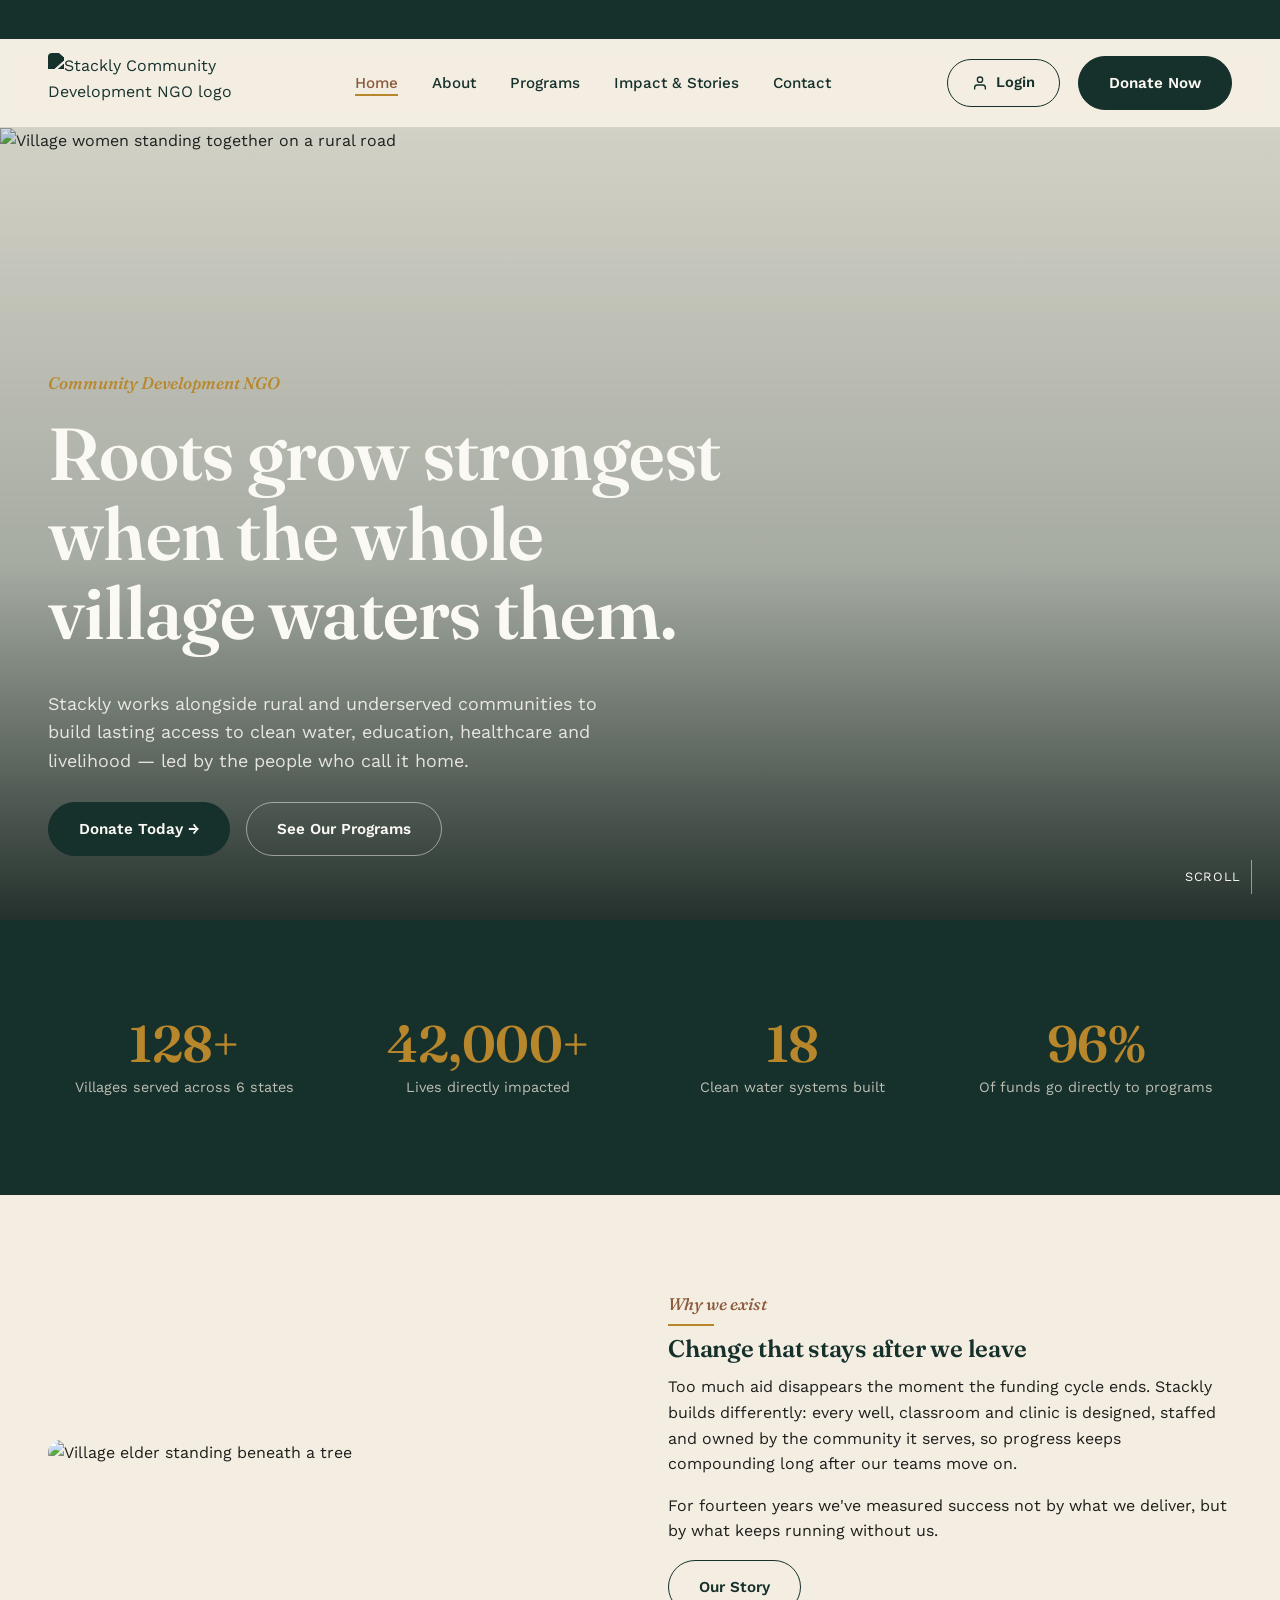
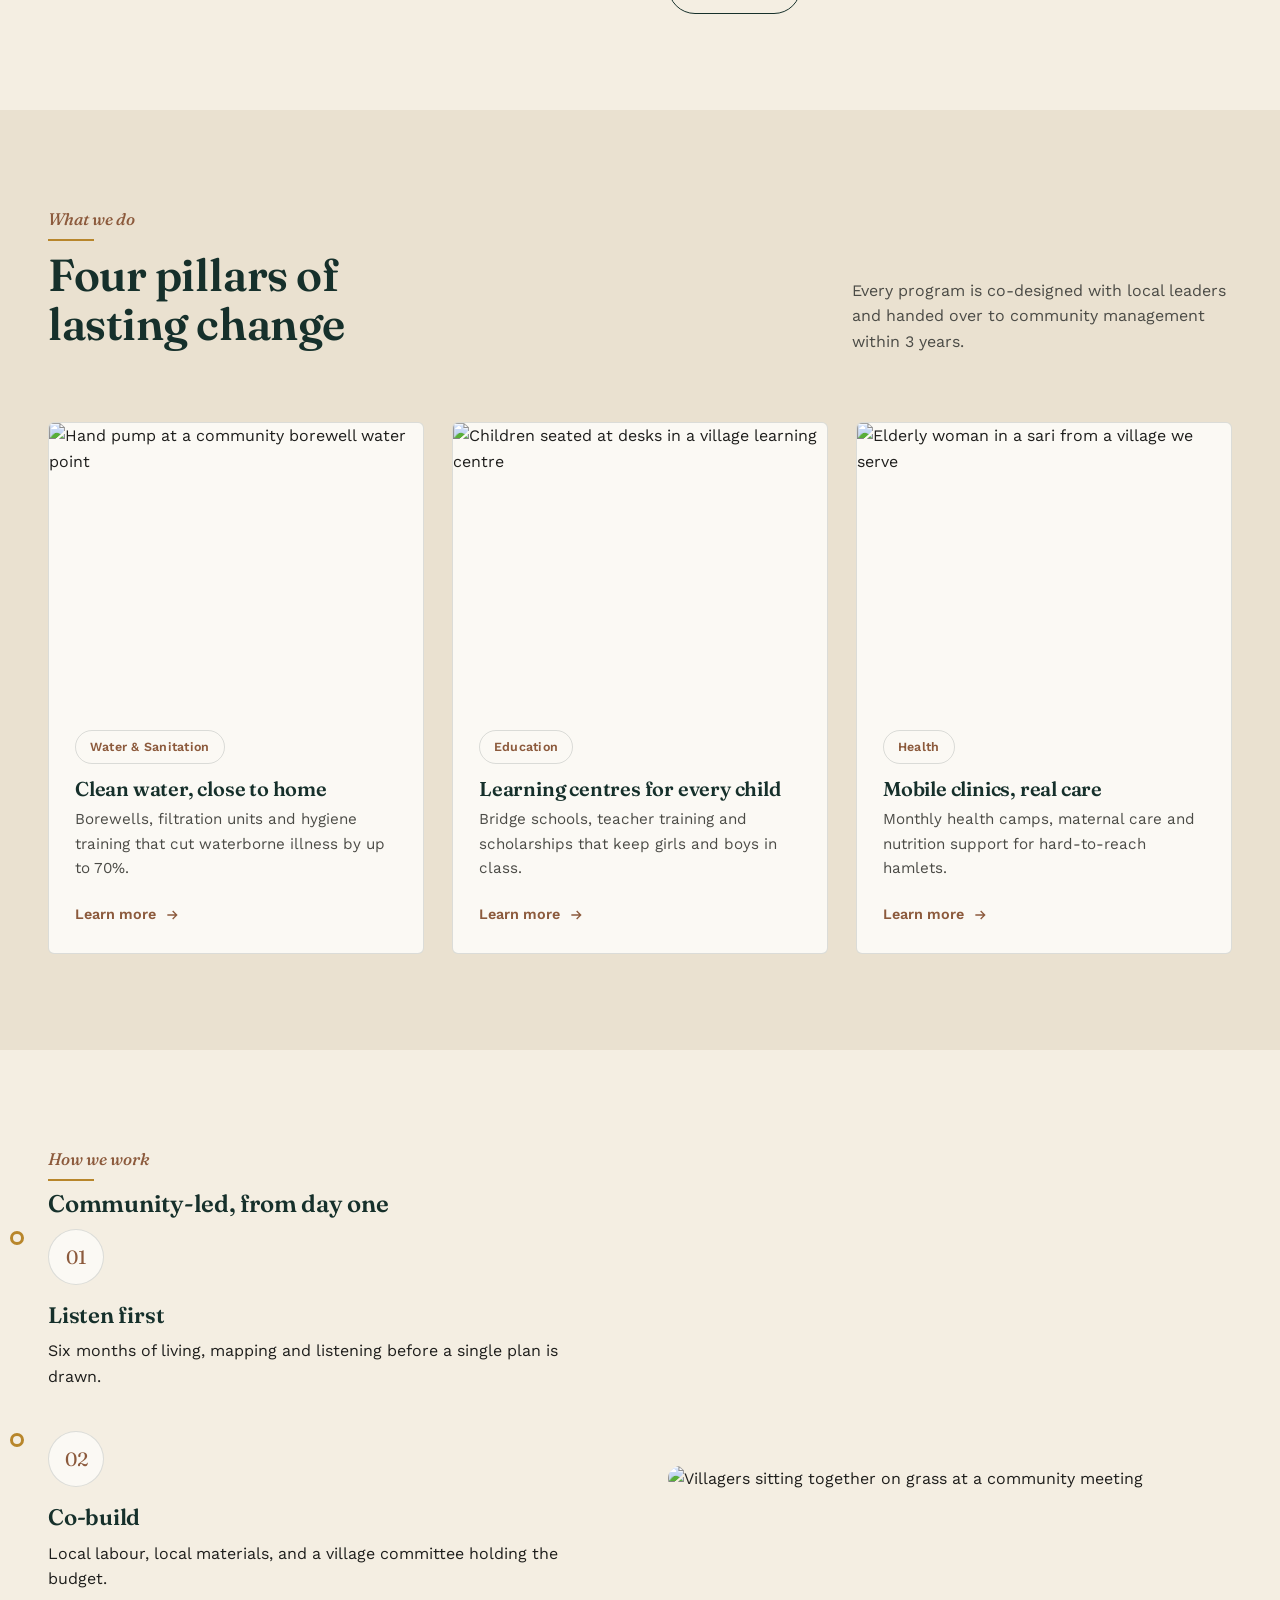
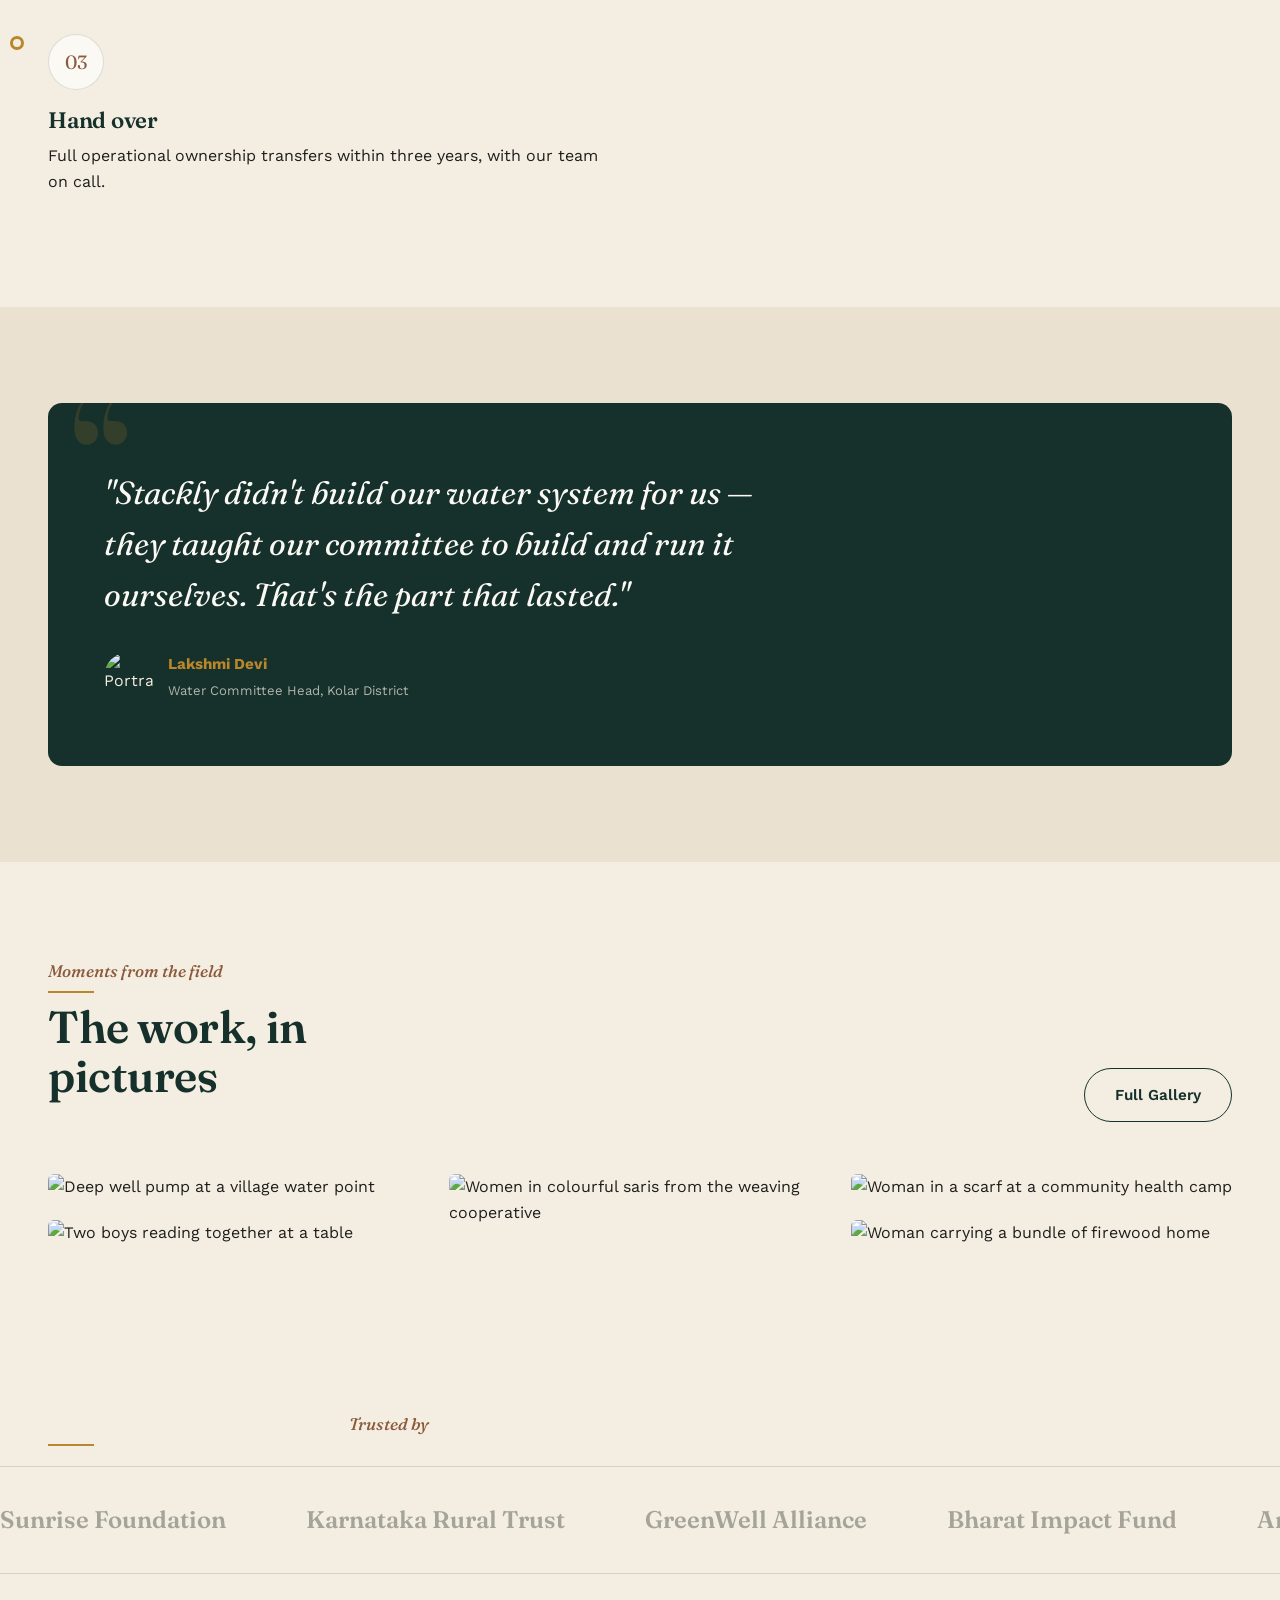
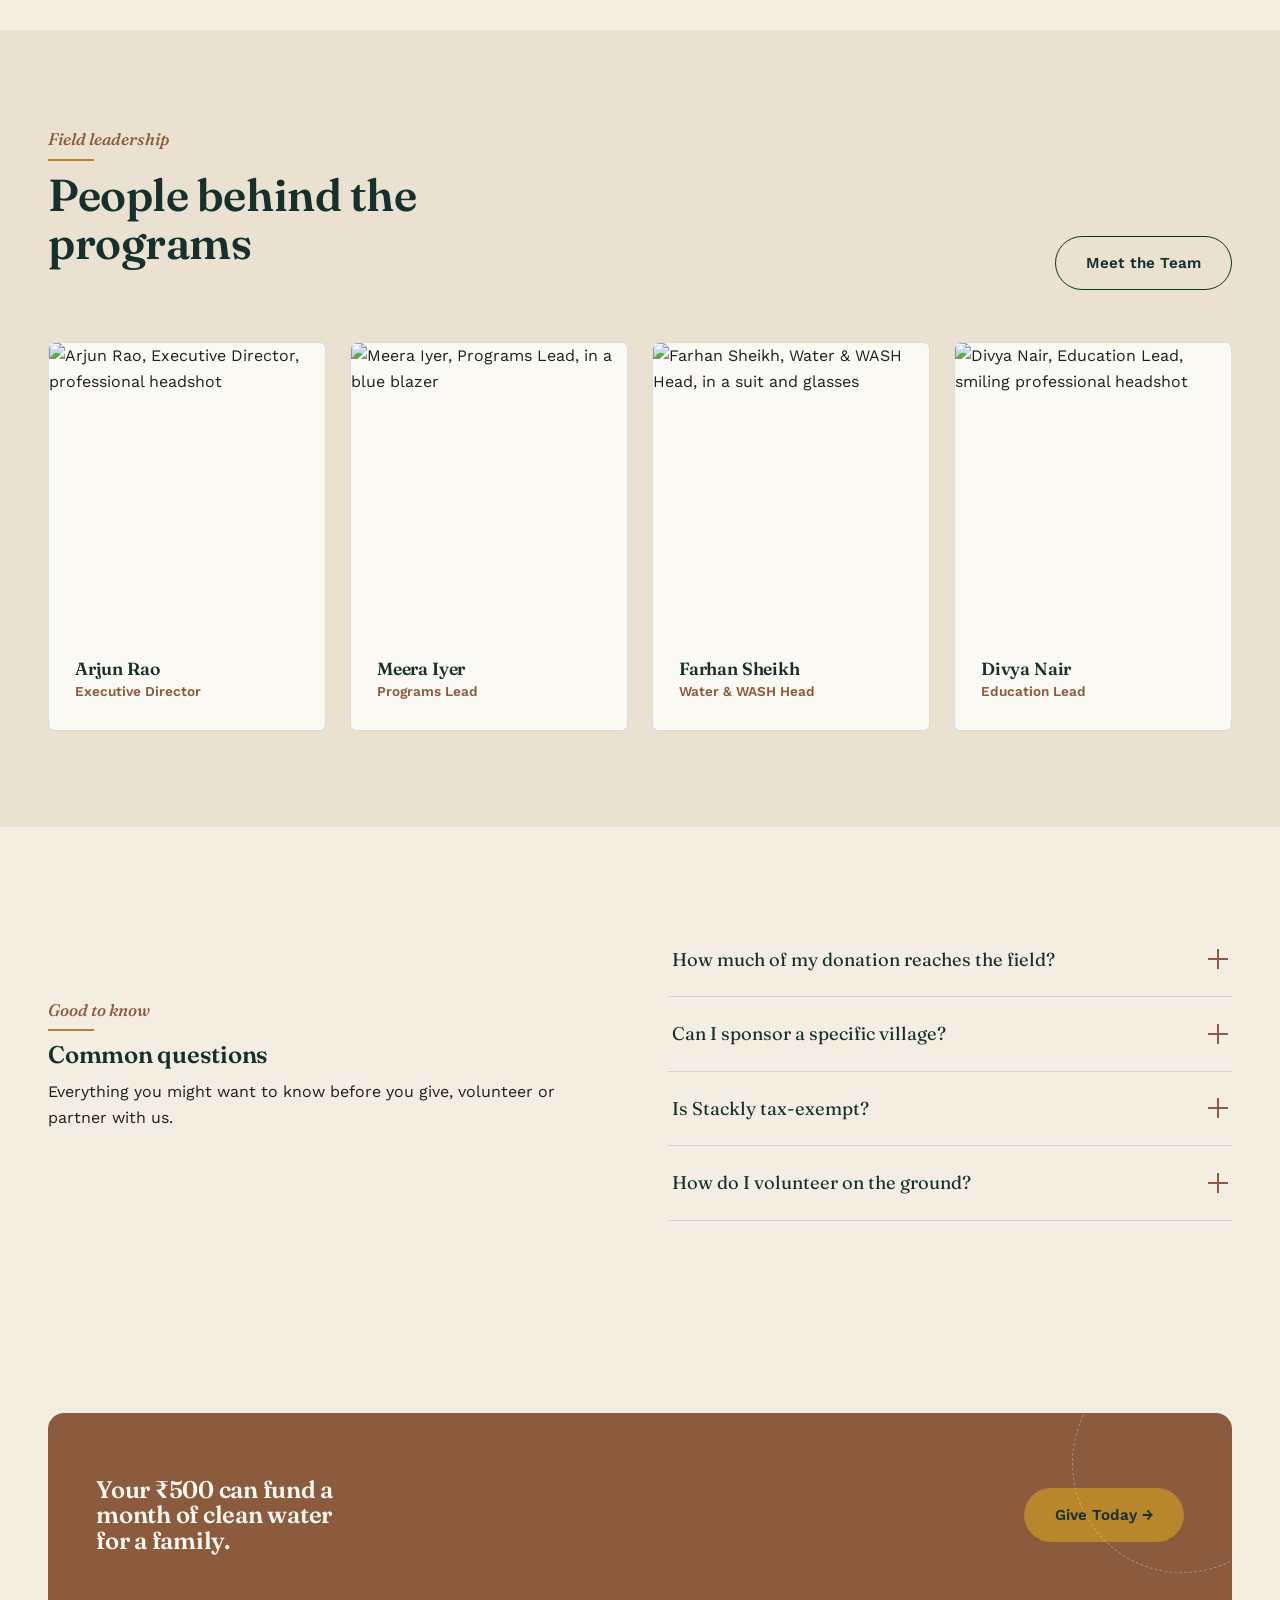
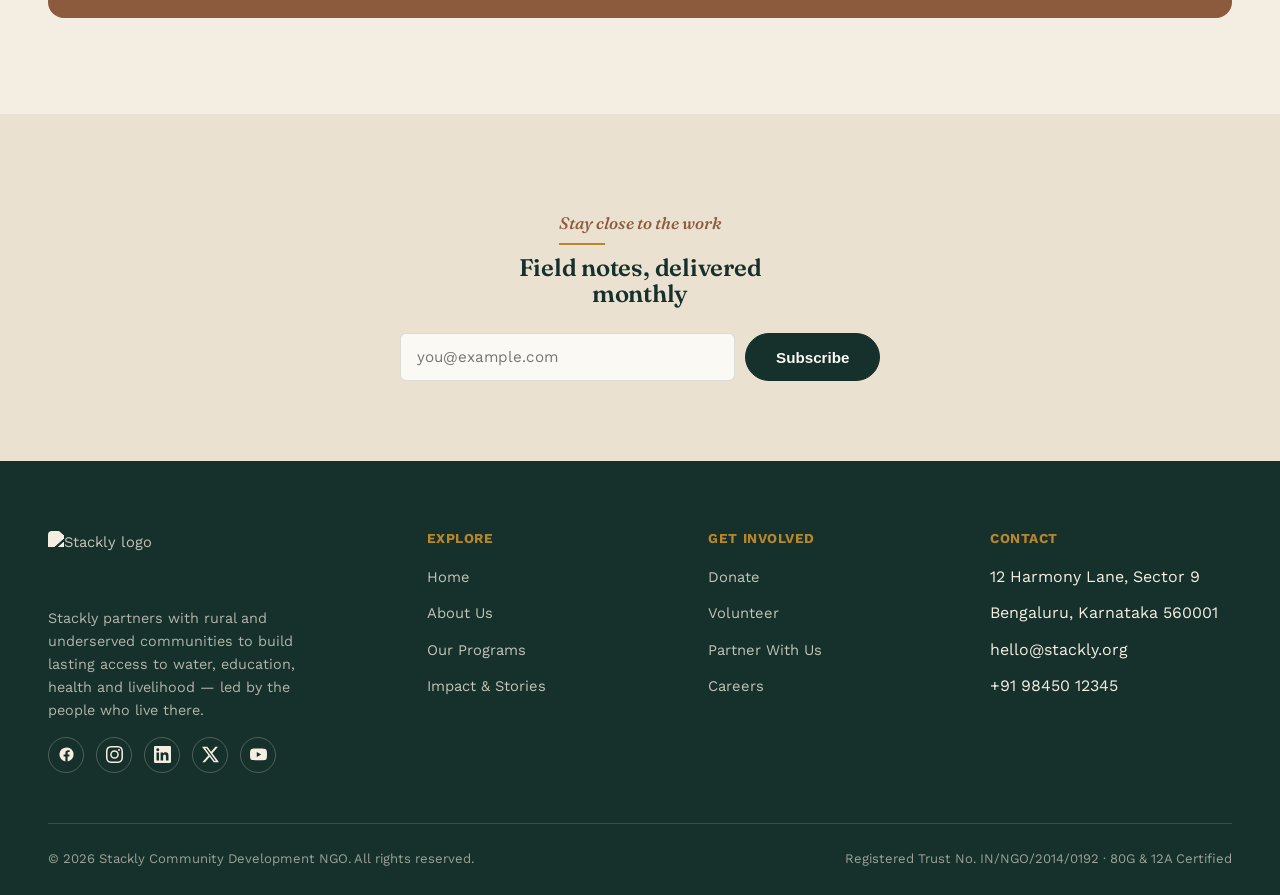
==== commit 7c0c0506: "update" ====
--- a/index.html
+++ b/index.html
@@ -50,7 +50,7 @@
 
   <!-- 1. HERO -->
   <section class="hero" style="padding:0;">
-    <img class="hero-img" src="https://wsrv.nl/?url=https://picsum.photos/seed/stackly-home-hero/1200/733&output=webp&q=35&fit=cover" alt="Community members working together in a village supported by Stackly">
+    <img class="hero-img" src="https://wsrv.nl/?url=images.unsplash.com/photo-1641749572766-08a4c9dadebd%3Fw%3D2400&w=1200&h=733&fit=cover&output=webp&q=50" alt="Village women standing together on a rural road">
     <div class="hero-scrim"></div>
     <div class="hero-content">
       <span class="eyebrow">Community Development NGO</span>
@@ -80,7 +80,7 @@
   <section>
     <div class="wrap split reveal">
       <div class="float-frame">
-        <img src="https://wsrv.nl/?url=https://picsum.photos/seed/stackly-mission/600/733&output=webp&q=40&fit=cover" alt="Field worker speaking with a community elder" loading="lazy">
+        <img src="https://wsrv.nl/?url=images.unsplash.com/photo-1603977035938-60cee9e2c5f3%3Fw%3D1200&w=600&h=733&fit=cover&output=webp&q=55" alt="Village elder standing beneath a tree" loading="lazy">
       </div>
       <div>
         <span class="eyebrow">Why we exist</span>
@@ -104,7 +104,7 @@
       </div>
       <div class="grid-3">
         <div class="card reveal">
-          <div class="cimg"><img src="https://wsrv.nl/?url=https://picsum.photos/seed/stackly-water2/560/448&output=webp&q=40&fit=cover" alt="Clean water well" loading="lazy"></div>
+          <div class="cimg"><img src="https://wsrv.nl/?url=images.unsplash.com/photo-1551604283-246c763f2cda%3Fw%3D1120&w=560&h=448&fit=cover&output=webp&q=55" alt="Hand pump at a community borewell water point" loading="lazy"></div>
           <div class="cbody">
             <span class="tag">Water &amp; Sanitation</span>
             <h3>Clean water, close to home</h3>
@@ -113,7 +113,7 @@
           </div>
         </div>
         <div class="card reveal">
-          <div class="cimg"><img src="https://wsrv.nl/?url=https://picsum.photos/seed/stackly-edu2/560/448&output=webp&q=40&fit=cover" alt="Children in a classroom" loading="lazy"></div>
+          <div class="cimg"><img src="https://wsrv.nl/?url=images.unsplash.com/photo-1692269725836-fbd72e98883f%3Fw%3D1120&w=560&h=448&fit=cover&output=webp&q=55" alt="Children seated at desks in a village learning centre" loading="lazy"></div>
           <div class="cbody">
             <span class="tag">Education</span>
             <h3>Learning centres for every child</h3>
@@ -122,7 +122,7 @@
           </div>
         </div>
         <div class="card reveal">
-          <div class="cimg"><img src="https://wsrv.nl/?url=https://picsum.photos/seed/stackly-health2/560/448&output=webp&q=40&fit=cover" alt="Mobile health clinic" loading="lazy"></div>
+          <div class="cimg"><img src="https://wsrv.nl/?url=images.unsplash.com/photo-1724301964759-374723c8ee7d%3Fw%3D1120&w=560&h=448&fit=cover&output=webp&q=55" alt="Elderly woman in a sari from a village we serve" loading="lazy"></div>
           <div class="cbody">
             <span class="tag">Health</span>
             <h3>Mobile clinics, real care</h3>
@@ -138,7 +138,7 @@
   <section>
     <div class="wrap split rev reveal">
       <div class="float-frame" style="animation-delay:1s;">
-        <img src="https://wsrv.nl/?url=https://picsum.photos/seed/stackly-approach/600/733&output=webp&q=40&fit=cover" alt="Community meeting under a tree" loading="lazy">
+        <img src="https://wsrv.nl/?url=images.unsplash.com/photo-1609252509229-364936a1d1a2%3Fw%3D1200&w=600&h=733&fit=cover&output=webp&q=55" alt="Villagers sitting together on grass at a community meeting" loading="lazy">
       </div>
       <div>
         <span class="eyebrow">How we work</span>
@@ -168,7 +168,7 @@
       <div class="quote-block">
         <p class="quote">"Stackly didn't build our water system for us — they taught our committee to build and run it ourselves. That's the part that lasted."</p>
         <div class="quote-who">
-          <img src="https://wsrv.nl/?url=https://picsum.photos/seed/stackly-testi1/120/120&output=webp&q=40&fit=cover" alt="Portrait of Lakshmi Devi" loading="lazy">
+          <img src="https://wsrv.nl/?url=images.unsplash.com/photo-1463335361701-e90f4c5045d0%3Fw%3D240&w=120&h=120&fit=cover&output=webp&q=60" alt="Portrait of Lakshmi Devi" loading="lazy">
           <div><b>Lakshmi Devi</b><span>Water Committee Head, Kolar District</span></div>
         </div>
       </div>
@@ -183,11 +183,11 @@
         <a href="gallery.html" class="btn outline"><span>Full Gallery</span></a>
       </div>
       <div class="masonry reveal">
-        <div class="m-item"><img src="https://wsrv.nl/?url=https://picsum.photos/seed/stackly-g1/440/572&output=webp&q=40&fit=cover" alt="Volunteers digging a well" loading="lazy"><div class="m-cap">Well construction, Raichur</div></div>
-        <div class="m-item"><img src="https://wsrv.nl/?url=https://picsum.photos/seed/stackly-g2/440/334&output=webp&q=40&fit=cover" alt="Children reading books" loading="lazy"><div class="m-cap">Reading circle, Tumkur</div></div>
-        <div class="m-item"><img src="https://wsrv.nl/?url=https://picsum.photos/seed/stackly-g3/440/493&output=webp&q=40&fit=cover" alt="Women's weaving cooperative" loading="lazy"><div class="m-cap">Weaving cooperative, Mandya</div></div>
-        <div class="m-item"><img src="https://wsrv.nl/?url=https://picsum.photos/seed/stackly-g4/440/370&output=webp&q=40&fit=cover" alt="Health camp checkup" loading="lazy"><div class="m-cap">Mobile health camp, Kolar</div></div>
-        <div class="m-item"><img src="https://wsrv.nl/?url=https://picsum.photos/seed/stackly-g5/440/528&output=webp&q=40&fit=cover" alt="Harvest season" loading="lazy"><div class="m-cap">Harvest support, Chitradurga</div></div>
+        <div class="m-item"><img src="https://wsrv.nl/?url=images.unsplash.com/photo-1534641614095-6222aed9bdd6%3Fw%3D880&w=440&h=572&fit=cover&output=webp&q=55" alt="Deep well pump at a village water point" loading="lazy"><div class="m-cap">Well construction, Raichur</div></div>
+        <div class="m-item"><img src="https://wsrv.nl/?url=images.unsplash.com/photo-1692269726060-9c604e06f63b%3Fw%3D880&w=440&h=334&fit=cover&output=webp&q=55" alt="Two boys reading together at a table" loading="lazy"><div class="m-cap">Reading circle, Tumkur</div></div>
+        <div class="m-item"><img src="https://wsrv.nl/?url=images.unsplash.com/photo-1634351356743-05de62a4b80b%3Fw%3D880&w=440&h=493&fit=cover&output=webp&q=55" alt="Women in colourful saris from the weaving cooperative" loading="lazy"><div class="m-cap">Weaving cooperative, Mandya</div></div>
+        <div class="m-item"><img src="https://wsrv.nl/?url=images.unsplash.com/photo-1624077292049-3ff1417810de%3Fw%3D880&w=440&h=370&fit=cover&output=webp&q=55" alt="Woman in a scarf at a community health camp" loading="lazy"><div class="m-cap">Mobile health camp, Kolar</div></div>
+        <div class="m-item"><img src="https://wsrv.nl/?url=images.unsplash.com/photo-1570966096801-ca0ca3352ea8%3Fw%3D880&w=440&h=528&fit=cover&output=webp&q=55" alt="Woman carrying a bundle of firewood home" loading="lazy"><div class="m-cap">Livelihood support, Chitradurga</div></div>
       </div>
     </div>
   </section>
@@ -213,10 +213,10 @@
         <a href="about.html" class="btn outline"><span>Meet the Team</span></a>
       </div>
       <div class="grid-4">
-        <div class="card team-card reveal"><div class="cimg"><img src="https://wsrv.nl/?url=https://picsum.photos/seed/stackly-team1/440/440&output=webp&q=40&fit=cover" alt="Team member portrait" loading="lazy"></div><div class="cbody"><h3>Arjun Rao</h3><span>Executive Director</span></div></div>
-        <div class="card team-card reveal"><div class="cimg"><img src="https://wsrv.nl/?url=https://picsum.photos/seed/stackly-team2/440/440&output=webp&q=40&fit=cover" alt="Team member portrait" loading="lazy"></div><div class="cbody"><h3>Meera Iyer</h3><span>Programs Lead</span></div></div>
-        <div class="card team-card reveal"><div class="cimg"><img src="https://wsrv.nl/?url=https://picsum.photos/seed/stackly-team3/440/440&output=webp&q=40&fit=cover" alt="Team member portrait" loading="lazy"></div><div class="cbody"><h3>Farhan Sheikh</h3><span>Water &amp; WASH Head</span></div></div>
-        <div class="card team-card reveal"><div class="cimg"><img src="https://wsrv.nl/?url=https://picsum.photos/seed/stackly-team4/440/440&output=webp&q=40&fit=cover" alt="Team member portrait" loading="lazy"></div><div class="cbody"><h3>Divya Nair</h3><span>Education Lead</span></div></div>
+        <div class="card team-card reveal"><div class="cimg"><img src="https://wsrv.nl/?url=images.unsplash.com/photo-1560250097-0b93528c311a%3Fw%3D880&w=440&h=440&fit=cover&a=top&output=webp&q=55" alt="Arjun Rao, Executive Director, professional headshot" style="width:100%;height:100%;object-fit:cover;object-position:center top;" loading="lazy"></div><div class="cbody"><h3>Arjun Rao</h3><span>Executive Director</span></div></div>
+        <div class="card team-card reveal"><div class="cimg"><img src="https://wsrv.nl/?url=images.unsplash.com/photo-1701096374092-bb70915fdc5c%3Fw%3D880&w=440&h=440&fit=cover&a=top&output=webp&q=55" alt="Meera Iyer, Programs Lead, in a blue blazer" style="width:100%;height:100%;object-fit:cover;object-position:center top;" loading="lazy"></div><div class="cbody"><h3>Meera Iyer</h3><span>Programs Lead</span></div></div>
+        <div class="card team-card reveal"><div class="cimg"><img src="https://wsrv.nl/?url=images.unsplash.com/photo-1642257859842-c95f9fa8121d%3Fw%3D880&w=440&h=440&fit=cover&a=top&output=webp&q=55" alt="Farhan Sheikh, Water &amp; WASH Head, in a suit and glasses" style="width:100%;height:100%;object-fit:cover;object-position:center top;" loading="lazy"></div><div class="cbody"><h3>Farhan Sheikh</h3><span>Water &amp; WASH Head</span></div></div>
+        <div class="card team-card reveal"><div class="cimg"><img src="https://wsrv.nl/?url=images.unsplash.com/photo-1607990283143-e81e7a2c9349%3Fw%3D880&w=440&h=440&fit=cover&a=top&output=webp&q=55" alt="Divya Nair, Education Lead, smiling professional headshot" style="width:100%;height:100%;object-fit:cover;object-position:center top;" loading="lazy"></div><div class="cbody"><h3>Divya Nair</h3><span>Education Lead</span></div></div>
       </div>
     </div>
   </section>
@@ -279,14 +279,14 @@
     <div class="wrap">
       <div class="foot-grid">
         <div class="foot-brand">
-          <img src="https://wsrv.nl/?url=https://snabsolutions.in/wp-content/uploads/2026/02/stackly-snab-solutions.png&w=280&output=webp&q=85&fit=cover" alt="Stackly logo" height="45">
+        <a href="index.html"> <img src="https://wsrv.nl/?url=https://snabsolutions.in/wp-content/uploads/2026/02/stackly-snab-solutions.png&w=280&output=webp&q=85&fit=cover" alt="Stackly logo" height="45"></a> 
           <p>Stackly partners with rural and underserved communities to build lasting access to water, education, health and livelihood — led by the people who live there.</p>
           <div class="social">
-            <a href="https://www.facebook.com/" target="_blank" rel="noopener noreferrer" aria-label="Facebook"><svg viewBox="0 0 24 24" width="17" height="17" fill="currentColor" aria-hidden="true"><path d="M22 12a10 10 0 1 0-11.56 9.88v-6.99H7.9V12h2.54V9.8c0-2.5 1.49-3.89 3.78-3.89 1.09 0 2.24.2 2.24.2v2.46h-1.26c-1.24 0-1.63.77-1.63 1.56V12h2.78l-.44 2.89h-2.34v6.99A10 10 0 0 0 22 12z"/></svg></a>
-            <a href="https://www.instagram.com/" target="_blank" rel="noopener noreferrer" aria-label="Instagram"><svg viewBox="0 0 24 24" width="17" height="17" fill="currentColor" aria-hidden="true"><path d="M12 2.16c3.2 0 3.58.01 4.85.07 3.25.15 4.77 1.69 4.92 4.92.06 1.27.07 1.65.07 4.85s-.01 3.58-.07 4.85c-.15 3.23-1.66 4.77-4.92 4.92-1.27.06-1.64.07-4.85.07s-3.58-.01-4.85-.07c-3.26-.15-4.77-1.7-4.92-4.92C2.17 15.58 2.16 15.2 2.16 12s.01-3.58.07-4.85C2.38 3.92 3.9 2.38 7.15 2.23 8.42 2.17 8.8 2.16 12 2.16zM12 0C8.74 0 8.33.01 7.05.07 2.7.27.27 2.69.07 7.05.01 8.33 0 8.74 0 12s.01 3.67.07 4.95c.2 4.36 2.62 6.78 6.98 6.98C8.33 23.99 8.74 24 12 24s3.67-.01 4.95-.07c4.35-.2 6.78-2.62 6.98-6.98.06-1.28.07-1.69.07-4.95s-.01-3.67-.07-4.95C23.73 2.7 21.31.27 16.95.07 15.67.01 15.26 0 12 0zm0 5.84a6.16 6.16 0 1 0 0 12.32 6.16 6.16 0 0 0 0-12.32zM12 16a4 4 0 1 1 0-8 4 4 0 0 1 0 8zm6.4-11.85a1.44 1.44 0 1 0 0 2.88 1.44 1.44 0 0 0 0-2.88z"/></svg></a>
-            <a href="https://www.linkedin.com/" target="_blank" rel="noopener noreferrer" aria-label="LinkedIn"><svg viewBox="0 0 24 24" width="17" height="17" fill="currentColor" aria-hidden="true"><path d="M20.45 20.45h-3.56v-5.57c0-1.33-.03-3.04-1.85-3.04-1.85 0-2.14 1.45-2.14 2.94v5.67H9.35V9h3.41v1.56h.05c.48-.9 1.64-1.85 3.37-1.85 3.6 0 4.27 2.37 4.27 5.46v6.28zM5.34 7.43a2.06 2.06 0 1 1 0-4.13 2.06 2.06 0 0 1 0 4.13zM7.12 20.45H3.56V9h3.56v11.45zM22.22 0H1.77C.79 0 0 .77 0 1.73v20.54C0 23.23.79 24 1.77 24h20.45c.98 0 1.78-.77 1.78-1.73V1.73C24 .77 23.2 0 22.22 0z"/></svg></a>
-            <a href="https://x.com/" target="_blank" rel="noopener noreferrer" aria-label="X (Twitter)"><svg viewBox="0 0 24 24" width="17" height="17" fill="currentColor" aria-hidden="true"><path d="M18.9 1.15h3.68l-8.04 9.19L24 22.85h-7.4l-5.8-7.58-6.63 7.58H.49l8.6-9.83L0 1.15h7.59l5.24 6.93 6.07-6.93zm-1.29 19.5h2.04L6.48 3.24H4.3l13.31 17.41z"/></svg></a>
-            <a href="https://www.youtube.com/" target="_blank" rel="noopener noreferrer" aria-label="YouTube"><svg viewBox="0 0 24 24" width="17" height="17" fill="currentColor" aria-hidden="true"><path d="M23.5 6.2a3 3 0 0 0-2.1-2.12C19.5 3.55 12 3.55 12 3.55s-7.5 0-9.4.53A3 3 0 0 0 .5 6.2C0 8.1 0 12 0 12s0 3.9.5 5.8a3 3 0 0 0 2.1 2.12c1.9.53 9.4.53 9.4.53s7.5 0 9.4-.53a3 3 0 0 0 2.1-2.12C24 15.9 24 12 24 12s0-3.9-.5-5.8zM9.55 15.57V8.43L15.82 12l-6.27 3.57z"/></svg></a>
+            <a href="404.html" target="_blank" rel="noopener noreferrer" aria-label="Facebook"><svg viewBox="0 0 24 24" width="17" height="17" fill="currentColor" aria-hidden="true"><path d="M22 12a10 10 0 1 0-11.56 9.88v-6.99H7.9V12h2.54V9.8c0-2.5 1.49-3.89 3.78-3.89 1.09 0 2.24.2 2.24.2v2.46h-1.26c-1.24 0-1.63.77-1.63 1.56V12h2.78l-.44 2.89h-2.34v6.99A10 10 0 0 0 22 12z"/></svg></a>
+            <a href="404.html" target="_blank" rel="noopener noreferrer" aria-label="Instagram"><svg viewBox="0 0 24 24" width="17" height="17" fill="currentColor" aria-hidden="true"><path d="M12 2.16c3.2 0 3.58.01 4.85.07 3.25.15 4.77 1.69 4.92 4.92.06 1.27.07 1.65.07 4.85s-.01 3.58-.07 4.85c-.15 3.23-1.66 4.77-4.92 4.92-1.27.06-1.64.07-4.85.07s-3.58-.01-4.85-.07c-3.26-.15-4.77-1.7-4.92-4.92C2.17 15.58 2.16 15.2 2.16 12s.01-3.58.07-4.85C2.38 3.92 3.9 2.38 7.15 2.23 8.42 2.17 8.8 2.16 12 2.16zM12 0C8.74 0 8.33.01 7.05.07 2.7.27.27 2.69.07 7.05.01 8.33 0 8.74 0 12s.01 3.67.07 4.95c.2 4.36 2.62 6.78 6.98 6.98C8.33 23.99 8.74 24 12 24s3.67-.01 4.95-.07c4.35-.2 6.78-2.62 6.98-6.98.06-1.28.07-1.69.07-4.95s-.01-3.67-.07-4.95C23.73 2.7 21.31.27 16.95.07 15.67.01 15.26 0 12 0zm0 5.84a6.16 6.16 0 1 0 0 12.32 6.16 6.16 0 0 0 0-12.32zM12 16a4 4 0 1 1 0-8 4 4 0 0 1 0 8zm6.4-11.85a1.44 1.44 0 1 0 0 2.88 1.44 1.44 0 0 0 0-2.88z"/></svg></a>
+            <a href="404.html" target="_blank" rel="noopener noreferrer" aria-label="LinkedIn"><svg viewBox="0 0 24 24" width="17" height="17" fill="currentColor" aria-hidden="true"><path d="M20.45 20.45h-3.56v-5.57c0-1.33-.03-3.04-1.85-3.04-1.85 0-2.14 1.45-2.14 2.94v5.67H9.35V9h3.41v1.56h.05c.48-.9 1.64-1.85 3.37-1.85 3.6 0 4.27 2.37 4.27 5.46v6.28zM5.34 7.43a2.06 2.06 0 1 1 0-4.13 2.06 2.06 0 0 1 0 4.13zM7.12 20.45H3.56V9h3.56v11.45zM22.22 0H1.77C.79 0 0 .77 0 1.73v20.54C0 23.23.79 24 1.77 24h20.45c.98 0 1.78-.77 1.78-1.73V1.73C24 .77 23.2 0 22.22 0z"/></svg></a>
+            <a href="404.html" target="_blank" rel="noopener noreferrer" aria-label="X (Twitter)"><svg viewBox="0 0 24 24" width="17" height="17" fill="currentColor" aria-hidden="true"><path d="M18.9 1.15h3.68l-8.04 9.19L24 22.85h-7.4l-5.8-7.58-6.63 7.58H.49l8.6-9.83L0 1.15h7.59l5.24 6.93 6.07-6.93zm-1.29 19.5h2.04L6.48 3.24H4.3l13.31 17.41z"/></svg></a>
+            <a href="404.html" target="_blank" rel="noopener noreferrer" aria-label="YouTube"><svg viewBox="0 0 24 24" width="17" height="17" fill="currentColor" aria-hidden="true"><path d="M23.5 6.2a3 3 0 0 0-2.1-2.12C19.5 3.55 12 3.55 12 3.55s-7.5 0-9.4.53A3 3 0 0 0 .5 6.2C0 8.1 0 12 0 12s0 3.9.5 5.8a3 3 0 0 0 2.1 2.12c1.9.53 9.4.53 9.4.53s7.5 0 9.4-.53a3 3 0 0 0 2.1-2.12C24 15.9 24 12 24 12s0-3.9-.5-5.8zM9.55 15.57V8.43L15.82 12l-6.27 3.57z"/></svg></a>
           </div>
         </div>
         <div>
--- a/style.css
+++ b/style.css
@@ -133,7 +133,7 @@
   padding:14px 28px;max-width:var(--maxw);margin:0 auto;
 }
 .brand{display:flex;align-items:center;gap:12px;}
-.brand img{height:44px;width:auto;border-radius:4px;}
+.brand img{height:60px;width:auto;border-radius:4px;}
 .navlinks{display:flex;gap:34px;list-style:none;margin:0;padding:0;}
 .navlinks a{
   font-weight:500;font-size:.95rem;color:var(--pine);
@@ -672,4 +672,4 @@
 .foot-brand img{height:45px;display:block;}
 
 /* footer logo: fixed 45px height, natural width */
-footer.site .foot-brand img{height:50px!important;width:auto!important;max-width:100%;}+footer.site .foot-brand img{height:60px!important;width:auto!important;max-width:100%;}
